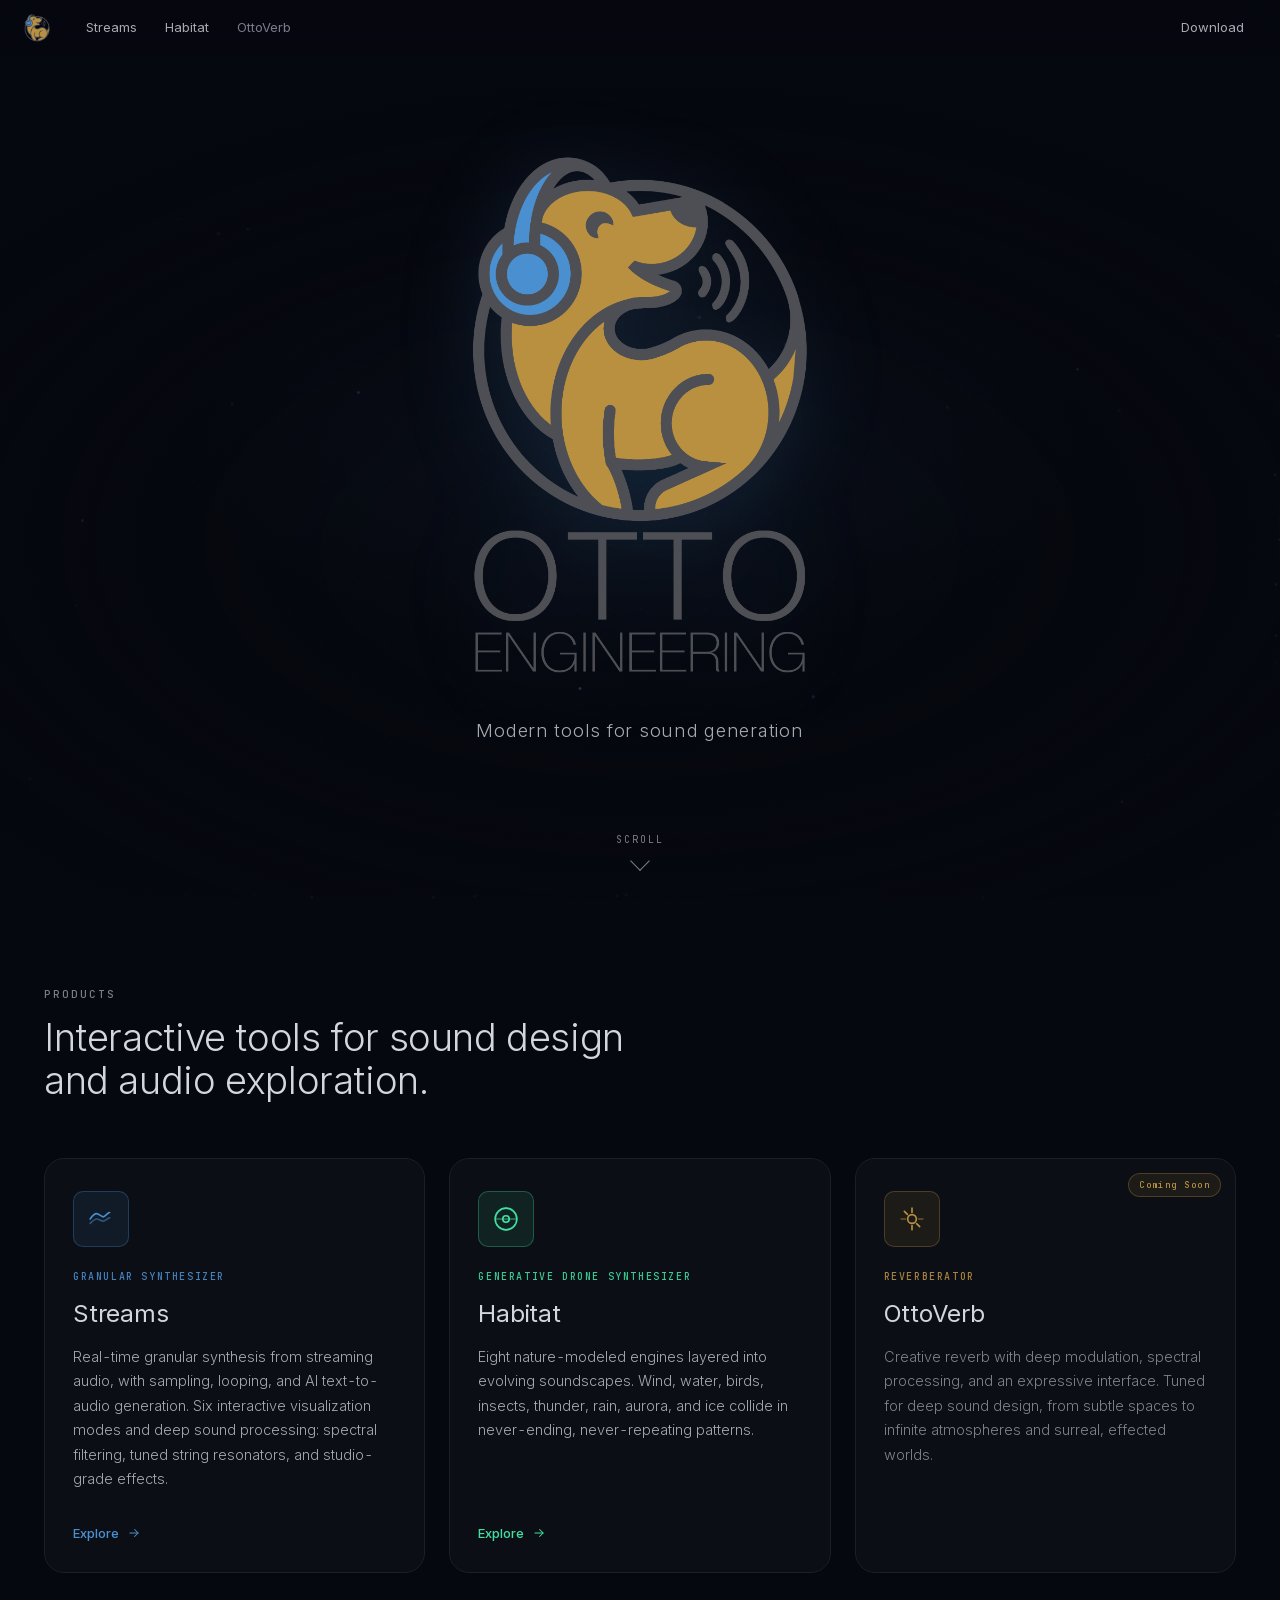
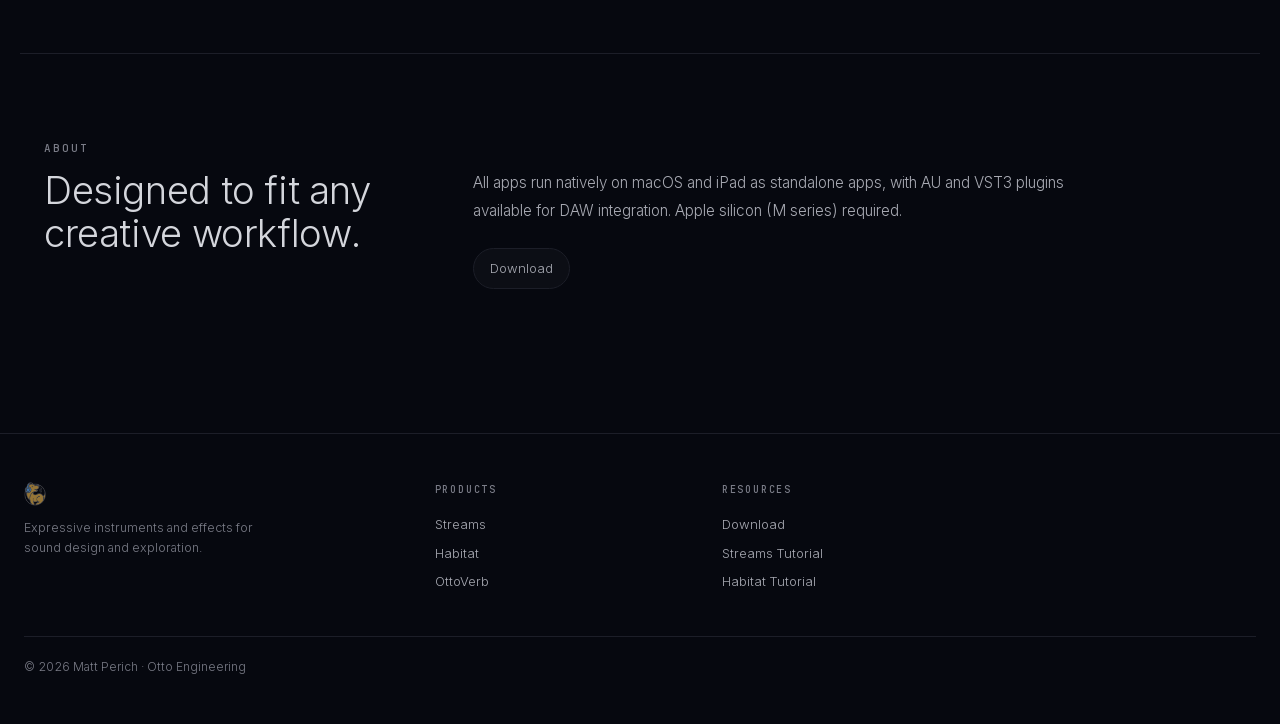
==== index.html @ 4db82e49 "Route code access through download.html only; drop open-source framing Remove every github.com link " ====
<!doctype html>
<html lang="en">
    <head>
        <meta charset="UTF-8" />
        <meta name="viewport" content="width=device-width, initial-scale=1.0" />
        <title>Otto Engineering — Instruments & Effects</title>
        <meta
            name="description"
            content="Otto Engineering creates expressive instruments and effects for macOS, iPad, AU, and VST3. Explore Streams, Habitat, and OttoVerb."
        />
        <link rel="icon" type="image/svg+xml" href="otto-favicon.svg" />
        <meta name="theme-color" content="#06080f" />
        <link rel="canonical" href="https://ottoengineering.xyz/" />
        <meta property="og:type" content="website" />
        <meta property="og:url" content="https://ottoengineering.xyz/" />
        <meta property="og:site_name" content="Otto Engineering" />
        <meta
            property="og:title"
            content="Otto Engineering — Instruments & Effects"
        />
        <meta
            property="og:description"
            content="Otto Engineering creates expressive instruments and effects for macOS, iPad, AU, and VST3. Explore Streams, Habitat, and OttoVerb."
        />
        <meta property="og:image" content="https://ottoengineering.xyz/otto-logo.png" />
        <meta name="twitter:card" content="summary_large_image" />
        <meta
            name="twitter:title"
            content="Otto Engineering — Instruments & Effects"
        />
        <meta
            name="twitter:description"
            content="Otto Engineering creates expressive instruments and effects for macOS, iPad, AU, and VST3."
        />
        <meta name="twitter:image" content="https://ottoengineering.xyz/otto-logo.png" />
        <link
            rel="preload"
            href="fonts/inter-latin-var.woff2"
            as="font"
            type="font/woff2"
            crossorigin
        />
        <link rel="stylesheet" href="fonts.css" />
        <link rel="stylesheet" href="shared.css" />
        <style>
            /* ── Hero ─────────────────────────────────────────────── */

            .hero {
                position: relative;
                min-height: 100vh;
                min-height: 100dvh;
                display: flex;
                flex-direction: column;
                align-items: center;
                justify-content: center;
                overflow: hidden;
            }

            .hero-canvas {
                position: absolute;
                inset: 0;
                width: 100%;
                height: 100%;
                z-index: 0;
                opacity: 0;
                transition: opacity var(--dur-slow) var(--ease-out);
            }
            .hero-canvas.loaded {
                opacity: 1;
            }

            .hero-overlay {
                position: absolute;
                inset: 0;
                background:
                    radial-gradient(
                        ellipse 90% 70% at 50% 60%,
                        transparent 0%,
                        var(--bg) 75%
                    ),
                    radial-gradient(
                        ellipse 60% 40% at 50% 50%,
                        rgba(74, 144, 209, 0.08) 0%,
                        transparent 60%
                    );
                z-index: 1;
                pointer-events: none;
            }

            .hero-content {
                position: relative;
                z-index: 2;
                text-align: center;
                padding: 0 var(--space-6);
                max-width: 800px;
                animation: hero-rise 1.1s var(--ease-out) 0.1s both;
            }

            @keyframes hero-rise {
                from {
                    opacity: 0;
                    transform: translateY(16px);
                }
                to {
                    opacity: 1;
                    transform: translateY(0);
                }
            }

            .hero-title {
                margin: 0 0 var(--space-8);
                font: inherit;
                line-height: 0;
            }

            .hero-logo {
                max-width: 340px;
                width: 100%;
                height: auto;
                filter: drop-shadow(0 10px 40px rgba(74, 144, 209, 0.15));
            }

            .hero-sub {
                font-size: clamp(1rem, 1.8vw, 1.15rem);
                color: var(--text-body);
                font-weight: 300;
                letter-spacing: 0.04em;
                line-height: 1.7;
            }

            /* ── Apps section ─────────────────────────────────────── */

            .apps-section {
                padding-top: var(--space-20);
            }

            .apps-header {
                display: flex;
                align-items: flex-end;
                justify-content: space-between;
                gap: var(--space-6);
                margin-bottom: var(--space-10);
                flex-wrap: wrap;
            }

            .apps-header .intro {
                max-width: 640px;
            }

            /* ── App Cards ───────────────────────────────────────────── */

            .apps-grid {
                display: grid;
                grid-template-columns: repeat(3, 1fr);
                gap: var(--space-6);
            }

            .app-card {
                position: relative;
                background: var(--surface);
                border: 1px solid var(--border);
                border-radius: var(--radius-xl);
                padding: 32px 28px 28px;
                display: flex;
                flex-direction: column;
                transition:
                    border-color var(--dur-med) var(--ease-standard),
                    transform var(--dur-med) var(--ease-spring),
                    box-shadow var(--dur-med) var(--ease-standard),
                    background var(--dur-med) var(--ease-standard);
                overflow: hidden;
                text-decoration: none;
                isolation: isolate;
                --card-accent: var(--accent);
                --card-accent-dim: var(--accent-glow);
                --card-accent-soft: var(--accent-soft);
            }

            .app-card.streams {
                --card-accent: var(--streams);
                --card-accent-dim: var(--streams-dim);
                --card-accent-soft: var(--streams-soft);
            }
            .app-card.habitat {
                --card-accent: var(--habitat);
                --card-accent-dim: var(--habitat-dim);
                --card-accent-soft: var(--habitat-soft);
            }
            .app-card.ottoverb {
                --card-accent: var(--ottoverb);
                --card-accent-dim: var(--ottoverb-dim);
                --card-accent-soft: var(--ottoverb-soft);
            }

            /* Gradient accent bar on top, animates from center */
            .app-card::before {
                content: "";
                position: absolute;
                top: 0;
                left: 50%;
                width: 0;
                height: 2px;
                background: linear-gradient(
                    90deg,
                    transparent,
                    var(--card-accent),
                    transparent
                );
                transform: translateX(-50%);
                transition: width var(--dur-slow) var(--ease-out);
                z-index: 2;
            }

            /* Accent glow wash in upper corner, activates on hover */
            .app-card::after {
                content: "";
                position: absolute;
                top: -40%;
                right: -30%;
                width: 260px;
                height: 260px;
                background: radial-gradient(
                    circle,
                    var(--card-accent-dim) 0%,
                    transparent 70%
                );
                opacity: 0;
                transition: opacity var(--dur-slow) var(--ease-standard);
                pointer-events: none;
                z-index: 0;
            }

            .app-card > * {
                position: relative;
                z-index: 1;
            }

            .app-card,
            .app-card:hover,
            .app-card:focus-visible {
                text-decoration: none;
            }

            .app-card:hover,
            .app-card:focus-visible {
                transform: translateY(-6px);
                border-color: var(--card-accent-dim);
                background: var(--surface-raised);
                box-shadow:
                    0 20px 50px rgba(0, 0, 0, 0.45),
                    0 0 40px var(--card-accent-dim);
            }

            .app-card:hover::before,
            .app-card:focus-visible::before {
                width: 100%;
            }

            .app-card:hover::after,
            .app-card:focus-visible::after {
                opacity: 1;
            }

            .app-icon {
                width: 56px;
                height: 56px;
                border-radius: var(--radius-md);
                display: flex;
                align-items: center;
                justify-content: center;
                margin-bottom: 22px;
                background: var(--card-accent-soft);
                color: var(--card-accent);
                border: 1px solid var(--card-accent-dim);
                transition: transform var(--dur-med) var(--ease-spring);
            }

            .app-card:hover .app-icon,
            .app-card:focus-visible .app-icon {
                transform: rotate(-6deg) scale(1.05);
            }

            .app-type {
                font-family: "JetBrains Mono", monospace;
                font-size: 10px;
                font-weight: 500;
                letter-spacing: 0.16em;
                text-transform: uppercase;
                color: var(--card-accent);
                margin-bottom: 10px;
                opacity: 0.9;
            }

            .app-card h3 {
                font-size: 1.5rem;
                font-weight: 400;
                color: var(--text-heading);
                margin-bottom: 12px;
                letter-spacing: -0.01em;
            }

            .app-card .app-desc {
                font-size: 0.9rem;
                color: var(--text-body);
                line-height: 1.7;
                flex: 1;
                margin-bottom: 24px;
            }

            .app-card .app-link {
                display: inline-flex;
                align-items: center;
                gap: 8px;
                font-size: 13px;
                font-weight: 500;
                color: var(--card-accent);
                text-decoration: none;
                margin-top: auto;
                padding-top: 6px;
                border-top: 1px solid transparent;
                transition: border-color var(--dur-med) var(--ease-standard);
            }

            .app-link .word {
                transition: letter-spacing var(--dur-med) var(--ease-standard);
            }
            .app-link .arrow {
                transition: transform var(--dur-med) var(--ease-spring);
                display: inline-flex;
            }

            .app-card:hover .app-link .arrow,
            .app-card:focus-visible .app-link .arrow {
                transform: translateX(4px);
            }

            .app-card:hover .app-link,
            .app-card:focus-visible .app-link {
                border-top-color: var(--card-accent-dim);
            }

            .app-link svg {
                width: 14px;
                height: 14px;
                stroke: currentColor;
            }

            /* Coming soon ribbon */
            .app-card.ottoverb {
                cursor: default;
            }
            .app-card.ottoverb .app-desc {
                opacity: 0.75;
            }

            .app-card .soon-badge {
                position: absolute;
                top: 14px;
                right: 14px;
                font-family: "JetBrains Mono", monospace;
                font-size: 9px;
                font-weight: 500;
                letter-spacing: 0.16em;
                color: var(--card-accent);
                background: var(--card-accent-soft);
                border: 1px solid var(--card-accent-dim);
                padding: 4px 10px;
                border-radius: var(--radius-pill);
                z-index: 3;
            }

            /* ── About Section ───────────────────────────────────────── */

            .about-wrap {
                display: grid;
                grid-template-columns: 1fr 2fr;
                gap: var(--space-12);
                align-items: start;
            }

            .about-text {
                font-size: 0.95rem;
                color: var(--text-body);
                line-height: 1.8;
                max-width: 640px;
            }

            .about-text p + p {
                margin-top: 14px;
            }

            .about-links {
                display: flex;
                gap: var(--space-3);
                margin-top: var(--space-6);
                flex-wrap: wrap;
            }

            .pill-link {
                display: inline-flex;
                align-items: center;
                gap: 8px;
                padding: 9px 16px;
                font-size: 13px;
                color: var(--text-body);
                background: var(--surface);
                border: 1px solid var(--border);
                border-radius: var(--radius-pill);
                text-decoration: none;
                transition: color var(--dur-fast) var(--ease-standard),
                            border-color var(--dur-fast) var(--ease-standard),
                            background var(--dur-fast) var(--ease-standard),
                            transform var(--dur-fast) var(--ease-standard);
            }

            .pill-link:hover {
                color: var(--text-strong);
                border-color: var(--border-strong);
                background: var(--surface-raised);
                transform: translateY(-1px);
                text-decoration: none;
            }

            .pill-link svg {
                width: 14px;
                height: 14px;
                fill: currentColor;
            }

            /* ── Responsive ──────────────────────────────────────────── */

            @media (max-width: 1024px) {
                .apps-grid {
                    grid-template-columns: repeat(2, 1fr);
                }
                .about-wrap {
                    grid-template-columns: 1fr;
                    gap: var(--space-6);
                }
            }

            @media (max-width: 640px) {
                .apps-grid {
                    grid-template-columns: 1fr;
                    max-width: 460px;
                    margin-left: auto;
                    margin-right: auto;
                }
                .apps-header {
                    flex-direction: column;
                    align-items: flex-start;
                }
                .hero-logo {
                    max-width: 240px;
                }
            }
        </style>
    </head>
    <body>
        <a href="#main" class="skip-link">Skip to content</a>

        <nav class="site-nav" aria-label="Primary">
            <a href="index.html" class="logo" aria-label="Otto Engineering home"
                ><img src="otto-logo.png" alt=""
            /></a>
            <div class="nav-links">
                <a href="streams.html">Streams</a>
                <a href="habitat.html">Habitat</a>
                <a href="#" tabindex="-1" aria-disabled="true">OttoVerb</a>
            </div>
            <div class="nav-right">
                <a href="download.html">Download</a>
            </div>
        </nav>

        <main id="main">
            <!-- ═══════ HERO ═══════ -->
            <div class="hero">
                <canvas
                    class="hero-canvas"
                    id="heroCanvas"
                    aria-hidden="true"
                ></canvas>
                <div class="hero-overlay"></div>
                <div class="hero-content">
                    <h1 class="hero-title">
                        <img
                            src="otto-logo-text.png"
                            alt="Otto Engineering"
                            class="hero-logo"
                        />
                    </h1>
                    <p class="hero-sub">Modern tools for sound generation</p>
                </div>
                <button
                    class="canvas-pause"
                    id="heroPause"
                    aria-label="Pause background animation"
                >
                    <svg viewBox="0 0 24 24" aria-hidden="true">
                        <rect x="6" y="5" width="4" height="14" />
                        <rect x="14" y="5" width="4" height="14" />
                    </svg>
                </button>
                <div class="scroll-indicator">
                    <span>Scroll</span>
                    <span class="chevron" aria-hidden="true"></span>
                </div>
            </div>

            <!-- ═══════ APPS ═══════ -->
            <section id="apps" class="apps-section cv-auto">
                <div class="apps-header reveal">
                    <div class="intro">
                        <span class="eyebrow">Products</span>
                        <h2 class="section-title">
                            Interactive tools for sound design and audio
                            exploration.
                        </h2>
                    </div>
                </div>

                <div class="apps-grid reveal reveal-stagger">
                    <a class="app-card streams" href="streams.html">
                        <div class="app-icon" aria-hidden="true">
                            <svg
                                width="26"
                                height="26"
                                viewBox="0 0 24 24"
                                fill="none"
                                stroke="currentColor"
                                stroke-width="1.5"
                                stroke-linecap="round"
                            >
                                <path d="M2 12c2-3 4-5 6-5s4 3 6 3 4-4 6-4" />
                                <path
                                    d="M2 16c2-2 4-4 6-4s4 2 6 2 4-3 6-3"
                                    opacity="0.5"
                                />
                            </svg>
                        </div>
                        <div class="app-type">Granular Synthesizer</div>
                        <h3>Streams</h3>
                        <p class="app-desc">
                            Real-time granular synthesis from streaming audio,
                            with sampling, looping, and AI text-to-audio
                            generation. Six interactive visualization modes and
                            deep sound processing: spectral filtering, tuned
                            string resonators, and studio-grade effects.
                        </p>
                        <span class="app-link">
                            <span class="word">Explore</span>
                            <span class="arrow" aria-hidden="true"
                                ><svg
                                    viewBox="0 0 24 24"
                                    fill="none"
                                    stroke="currentColor"
                                    stroke-width="1.75"
                                    stroke-linecap="round"
                                    stroke-linejoin="round"
                                >
                                    <line x1="5" y1="12" x2="19" y2="12" />
                                    <polyline points="13 6 19 12 13 18" /></svg
                            ></span>
                        </span>
                    </a>

                    <a class="app-card habitat" href="habitat.html">
                        <div class="app-icon" aria-hidden="true">
                            <svg
                                width="26"
                                height="26"
                                viewBox="0 0 24 24"
                                fill="none"
                                stroke="currentColor"
                                stroke-width="1.5"
                                stroke-linecap="round"
                            >
                                <circle cx="12" cy="12" r="3" />
                                <path d="M12 2a10 10 0 0 1 0 20" />
                                <path d="M12 2a10 10 0 0 0 0 20" />
                                <path d="M2 12h20" opacity="0.5" />
                            </svg>
                        </div>
                        <div class="app-type">Generative Drone Synthesizer</div>
                        <h3>Habitat</h3>
                        <p class="app-desc">
                            Eight nature-modeled engines layered into evolving
                            soundscapes. Wind, water, birds, insects, thunder,
                            rain, aurora, and ice collide in never-ending,
                            never-repeating patterns.
                        </p>
                        <span class="app-link">
                            <span class="word">Explore</span>
                            <span class="arrow" aria-hidden="true"
                                ><svg
                                    viewBox="0 0 24 24"
                                    fill="none"
                                    stroke="currentColor"
                                    stroke-width="1.75"
                                    stroke-linecap="round"
                                    stroke-linejoin="round"
                                >
                                    <line x1="5" y1="12" x2="19" y2="12" />
                                    <polyline points="13 6 19 12 13 18" /></svg
                            ></span>
                        </span>
                    </a>

                    <div class="app-card ottoverb">
                        <span class="soon-badge">Coming Soon</span>
                        <div class="app-icon" aria-hidden="true">
                            <svg
                                width="26"
                                height="26"
                                viewBox="0 0 24 24"
                                fill="none"
                                stroke="currentColor"
                                stroke-width="1.5"
                                stroke-linecap="round"
                            >
                                <path d="M12 2v4M12 18v4" />
                                <path
                                    d="M4.93 4.93l2.83 2.83M16.24 16.24l2.83 2.83"
                                />
                                <path d="M2 12h4M18 12h4" opacity="0.5" />
                                <circle cx="12" cy="12" r="4" />
                            </svg>
                        </div>
                        <div class="app-type">Reverberator</div>
                        <h3>OttoVerb</h3>
                        <p class="app-desc">
                            Creative reverb with deep modulation, spectral
                            processing, and an expressive interface. Tuned for
                            deep sound design, from subtle spaces to infinite
                            atmospheres and surreal, effected worlds.
                        </p>
                    </div>
                </div>
            </section>

            <!-- ═══════ ABOUT ═══════ -->
            <section
                id="about"
                class="cv-auto"
                style="border-top: 1px solid var(--border)"
            >
                <div class="reveal">
                    <span class="eyebrow">About</span>
                    <div class="about-wrap">
                        <h2 class="section-title">
                            Designed to fit any creative workflow.
                        </h2>
                        <div>
                            <div class="about-text">
                                <p>
                                    All apps run natively on macOS and iPad as
                                    standalone apps, with AU and VST3 plugins
                                    available for DAW integration. Apple silicon
                                    (M series) required.
                                </p>
                            </div>
                            <div class="about-links">
                                <a href="download.html" class="pill-link"
                                    >Download</a
                                >
                            </div>
                        </div>
                    </div>
                </div>
            </section>
        </main>

        <!-- ═══════ FOOTER ═══════ -->
        <footer class="site-footer">
            <div class="footer-inner">
                <div class="footer-brand">
                    <img src="otto-logo.png" alt="Otto Engineering" loading="lazy" />
                    <p>
                        Expressive instruments and effects for sound design and
                        exploration.
                    </p>
                </div>
                <div class="footer-col">
                    <h4>Products</h4>
                    <a href="streams.html">Streams</a>
                    <a href="habitat.html">Habitat</a>
                    <a href="#" tabindex="-1" aria-disabled="true">OttoVerb</a>
                </div>
                <div class="footer-col">
                    <h4>Resources</h4>
                    <a href="download.html">Download</a>
                    <a href="streams-tutorial.html">Streams Tutorial</a>
                    <a href="habitat-tutorial.html">Habitat Tutorial</a>
                </div>
            </div>
            <div class="footer-bottom">
                <span
                    >&copy; <span id="year"></span> Matt Perich &middot; Otto
                    Engineering</span
                >
            </div>
        </footer>

        <!-- ═══════ SCRIPTS ═══════ -->
        <script>
            // ── Year stamp ──
            document.getElementById("year").textContent =
                new Date().getFullYear();

            // ── Reduced motion preference ──
            const prefersReducedMotion = window.matchMedia(
                "(prefers-reduced-motion: reduce)",
            );

            // ── Nav scroll state ──
            (function () {
                const nav = document.querySelector(".site-nav");
                const scrollInd = document.querySelector(".scroll-indicator");
                if (scrollInd) {
                    scrollInd.addEventListener("animationend", () => {
                        scrollInd.style.animation = "none";
                    }, { once: true });
                }
                const onScroll = () => {
                    const y = window.scrollY;
                    if (nav) nav.classList.toggle("scrolled", y > 4);
                    if (y > 4) document.body.classList.add("has-scrolled");
                    if (scrollInd) {
                        if (y > 0 && scrollInd.style.animation !== "none") {
                            scrollInd.style.animation = "none";
                        }
                        const p = Math.min(1, Math.max(0, y / 220));
                        scrollInd.style.opacity = String(1 - p);
                    }
                };
                onScroll();
                window.addEventListener("scroll", onScroll, { passive: true });
            })();

            // ── Hero particle canvas ──
            (function () {
                const canvas = document.getElementById("heroCanvas");
                if (!canvas) return;
                const ctx = canvas.getContext("2d");
                const dpr = Math.min(window.devicePixelRatio || 1, 2);
                let W,
                    H,
                    paused = false,
                    rafId = null,
                    firstFrame = true;

                function resize() {
                    const r = canvas.getBoundingClientRect();
                    W = r.width;
                    H = r.height;
                    canvas.width = W * dpr;
                    canvas.height = H * dpr;
                    ctx.setTransform(dpr, 0, 0, dpr, 0, 0);
                }
                resize();
                window.addEventListener("resize", resize);

                const N = 80;
                const px = [],
                    py = [],
                    vx = [],
                    vy = [],
                    pa = [];
                for (let i = 0; i < N; i++) {
                    px[i] = Math.random() * 2000;
                    py[i] = Math.random() * 2000;
                    vx[i] = (Math.random() - 0.5) * 0.3;
                    vy[i] = (Math.random() - 0.5) * 0.3;
                    pa[i] = Math.random() * 0.4 + 0.05;
                }

                let mx = -1000,
                    my = -1000;
                canvas.addEventListener("mousemove", (e) => {
                    const r = canvas.getBoundingClientRect();
                    mx = e.clientX - r.left;
                    my = e.clientY - r.top;
                });
                canvas.addEventListener("mouseleave", () => {
                    mx = -1000;
                    my = -1000;
                });

                function drawStatic() {
                    ctx.clearRect(0, 0, W, H);
                    for (let i = 0; i < N; i++) {
                        ctx.beginPath();
                        ctx.arc(px[i], py[i], 1.5, 0, Math.PI * 2);
                        ctx.fillStyle = `rgba(74, 144, 209, ${pa[i]})`;
                        ctx.fill();
                    }
                    canvas.classList.add("loaded");
                }

                function frame() {
                    ctx.clearRect(0, 0, W, H);
                    for (let i = 0; i < N; i++) {
                        px[i] += vx[i];
                        py[i] += vy[i];
                        if (px[i] < 0 || px[i] > W) vx[i] *= -1;
                        if (py[i] < 0 || py[i] > H) vy[i] *= -1;
                        px[i] = Math.max(0, Math.min(W, px[i]));
                        py[i] = Math.max(0, Math.min(H, py[i]));

                        const dmx = px[i] - mx,
                            dmy = py[i] - my;
                        const dm = Math.sqrt(dmx * dmx + dmy * dmy);
                        if (dm < 150) {
                            const f = (1 - dm / 150) * 0.02;
                            vx[i] += dmx * f;
                            vy[i] += dmy * f;
                        }

                        const sp = Math.sqrt(vx[i] * vx[i] + vy[i] * vy[i]);
                        if (sp > 1.5) {
                            vx[i] *= 1.5 / sp;
                            vy[i] *= 1.5 / sp;
                        }
                    }

                    ctx.lineWidth = 0.5;
                    for (let i = 0; i < N; i++) {
                        for (let j = i + 1; j < N; j++) {
                            const dx = px[i] - px[j],
                                dy = py[i] - py[j];
                            const d2 = dx * dx + dy * dy;
                            if (d2 < 19600) {
                                const d = Math.sqrt(d2);
                                ctx.beginPath();
                                ctx.moveTo(px[i], py[i]);
                                ctx.lineTo(px[j], py[j]);
                                ctx.strokeStyle = `rgba(74,144,209,${((1 - d / 140) * 0.08).toFixed(3)})`;
                                ctx.stroke();
                            }
                        }
                    }

                    for (let i = 0; i < N; i++) {
                        ctx.beginPath();
                        ctx.arc(px[i], py[i], 1.5, 0, Math.PI * 2);
                        ctx.fillStyle = `rgba(74, 144, 209, ${pa[i]})`;
                        ctx.fill();
                    }

                    if (firstFrame) {
                        firstFrame = false;
                        canvas.classList.add("loaded");
                    }

                    if (!paused) rafId = requestAnimationFrame(frame);
                }

                function start() {
                    if (paused || rafId) return;
                    rafId = requestAnimationFrame(frame);
                }
                function stop() {
                    if (rafId) {
                        cancelAnimationFrame(rafId);
                        rafId = null;
                    }
                }

                // Respect reduced motion — render once, don't loop
                if (prefersReducedMotion.matches) {
                    drawStatic();
                    paused = true;
                } else {
                    start();
                }

                // Pause on page hidden, resume on visible
                document.addEventListener("visibilitychange", () => {
                    if (document.hidden) stop();
                    else if (!paused) start();
                });

                // Pause button
                const btn = document.getElementById("heroPause");
                if (btn) {
                    const playIcon =
                        '<svg viewBox="0 0 24 24" aria-hidden="true"><polygon points="6,4 20,12 6,20"/></svg>';
                    const pauseIcon =
                        '<svg viewBox="0 0 24 24" aria-hidden="true"><rect x="6" y="5" width="4" height="14"/><rect x="14" y="5" width="4" height="14"/></svg>';
                    btn.addEventListener("click", () => {
                        paused = !paused;
                        if (paused) {
                            stop();
                            btn.innerHTML = playIcon;
                            btn.setAttribute(
                                "aria-label",
                                "Play background animation",
                            );
                        } else {
                            start();
                            btn.innerHTML = pauseIcon;
                            btn.setAttribute(
                                "aria-label",
                                "Pause background animation",
                            );
                        }
                    });
                }
            })();

            // ── Scroll reveal ──
            (function () {
                const obs = new IntersectionObserver(
                    (entries) => {
                        entries.forEach((e) => {
                            if (e.isIntersecting) {
                                e.target.classList.add("visible");
                                obs.unobserve(e.target);
                            }
                        });
                    },
                    { threshold: 0.12, rootMargin: "0px 0px -40px 0px" },
                );
                document
                    .querySelectorAll(".reveal")
                    .forEach((el) => obs.observe(el));
            })();
        </script>
    </body>
</html>
---- fonts.css ----
/* Self-hosted font subsets (latin). Variable fonts — one file per family. */

@font-face {
  font-family: 'Inter';
  font-style: normal;
  font-weight: 300 700;
  font-display: swap;
  src: url('fonts/inter-latin-var.woff2') format('woff2');
  unicode-range: U+0000-00FF, U+0131, U+0152-0153, U+02BB-02BC, U+02C6, U+02DA, U+02DC, U+0304, U+0308, U+0329, U+2000-206F, U+20AC, U+2122, U+2191, U+2193, U+2212, U+2215, U+FEFF, U+FFFD;
}

@font-face {
  font-family: 'JetBrains Mono';
  font-style: normal;
  font-weight: 400 500;
  font-display: swap;
  src: url('fonts/jetbrainsmono-latin-var.woff2') format('woff2');
  unicode-range: U+0000-00FF, U+0131, U+0152-0153, U+02BB-02BC, U+02C6, U+02DA, U+02DC, U+0304, U+0308, U+0329, U+2000-206F, U+20AC, U+2122, U+2191, U+2193, U+2212, U+2215, U+FEFF, U+FFFD;
}
---- shared.css ----
/* ═══════════════════════════════════════════════════════════
   Otto Engineering — Shared Design System
   ═══════════════════════════════════════════════════════════ */

*, *::before, *::after { margin: 0; padding: 0; box-sizing: border-box; }

:root {
  /* Surfaces & background */
  --bg:             #06080f;
  --surface:        #0c0e15;
  --surface-raised: #11131c;
  --surface2:       #12141c;
  --border:         #1c1e28;
  --border-strong:  #2a2d3a;
  --border-focus:   #6ea8dc;

  /* Text — tuned for WCAG AA against --bg */
  --text-strong:   #eef0f5;   /* hero text, marquee numbers */
  --text-heading:  #d4d6dc;   /* h1–h4 */
  --text-body:     #a8aab3;   /* paragraphs, nav */
  --text:          #969aa3;   /* secondary text (AA on --bg) */
  --text-dim:      #7a7c87;   /* metadata, captions (AA on --bg) */

  /* Brand accents (preserved) */
  --accent:        #4a90d1;
  --accent-glow:   rgba(74, 144, 209, 0.28);
  --accent-soft:   rgba(74, 144, 209, 0.10);
  --teal:          #1a9e9e;
  --teal-glow:     rgba(26, 158, 158, 0.22);
  --warm:          #c8864a;
  --warm-glow:     rgba(200, 134, 74, 0.18);
  --amber:         #b89040;
  --amber-glow:    rgba(184, 144, 64, 0.18);
  --red:           #c84646;
  --red-glow:      rgba(200, 70, 70, 0.18);

  /* Per-app accents (consumed by pages) */
  --streams:       #4a90d1;
  --streams-dim:   rgba(74, 144, 209, 0.30);
  --streams-soft:  rgba(74, 144, 209, 0.10);
  --habitat:       #40e0a0;
  --habitat-dim:   rgba(64, 224, 160, 0.30);
  --habitat-soft:  rgba(64, 224, 160, 0.10);
  --ottoverb:      #b89040;
  --ottoverb-dim:  rgba(184, 144, 64, 0.30);
  --ottoverb-soft: rgba(184, 144, 64, 0.10);

  /* Spacing scale */
  --space-1:   4px;
  --space-2:   8px;
  --space-3:  12px;
  --space-4:  16px;
  --space-5:  20px;
  --space-6:  24px;
  --space-8:  32px;
  --space-10: 40px;
  --space-12: 48px;
  --space-16: 64px;
  --space-20: 80px;
  --space-24: 96px;
  --space-32: 128px;

  /* Radius */
  --radius-sm: 6px;
  --radius-md: 10px;
  --radius-lg: 14px;
  --radius-xl: 20px;
  --radius-pill: 999px;

  /* Shadows */
  --shadow-sm: 0 1px 2px rgba(0, 0, 0, 0.35);
  --shadow-lg: 0 12px 36px rgba(0, 0, 0, 0.55);

  /* Motion */
  --ease-standard: cubic-bezier(0.16, 1, 0.3, 1);
  --ease-spring:   cubic-bezier(0.34, 1.56, 0.64, 1);
  --ease-out:      cubic-bezier(0.22, 1, 0.36, 1);
  --ease-in-out:   cubic-bezier(0.65, 0, 0.35, 1);
  --dur-fast:   180ms;
  --dur-med:    320ms;
  --dur-slow:   560ms;

  /* Typography scale */
  --fs-xs:   clamp(0.72rem, 0.70rem + 0.1vw, 0.78rem);
  --fs-sm:   clamp(0.82rem, 0.78rem + 0.2vw, 0.92rem);
  --fs-base: clamp(0.95rem, 0.90rem + 0.25vw, 1.05rem);
  --fs-2xl:  clamp(1.6rem, 1.30rem + 1.5vw, 2.4rem);
  --fs-4xl:  clamp(3rem, 2.20rem + 4vw, 6rem);

  /* Layout */
  --container-max: 1240px;
}

html {
  color-scheme: dark;
  scroll-behavior: smooth;
  -webkit-font-smoothing: antialiased;
  text-rendering: optimizeLegibility;
}

body {
  font-family: 'Inter', -apple-system, BlinkMacSystemFont, sans-serif;
  font-feature-settings: "ss01", "cv11", "tnum";
  background: var(--bg);
  color: var(--text-body);
  line-height: 1.6;
  font-weight: 300;
  overflow-x: hidden;
  min-height: 100vh;
}

/* Subtle texture — faint grid of dots that sits beneath content,
   adds just enough surface texture to avoid feeling flat. */
body::before {
  content: "";
  position: fixed;
  inset: 0;
  background-image: radial-gradient(circle at 1px 1px, rgba(255, 255, 255, 0.015) 1px, transparent 0);
  background-size: 32px 32px;
  pointer-events: none;
  z-index: 0;
}

::selection {
  background: var(--accent-glow);
  color: var(--text-strong);
}

a {
  color: var(--accent);
  text-decoration: none;
  transition: color var(--dur-fast) var(--ease-standard);
}
@media (hover: hover) {
  a:hover { text-decoration: underline; }
}

:focus { outline: none; }
:focus-visible {
  outline: 2px solid var(--border-focus);
  outline-offset: 3px;
  border-radius: 4px;
}

img, svg { display: block; max-width: 100%; }

button {
  appearance: none;
  -webkit-appearance: none;
  background: none;
  border: 0;
  color: inherit;
  font: inherit;
  padding: 0;
  cursor: pointer;
}

/* ── Skip link ───────────────────────────────────────────── */

.skip-link {
  position: fixed;
  top: -100px;
  left: 16px;
  z-index: 200;
  padding: 10px 18px;
  background: var(--surface-raised);
  color: var(--text-strong);
  border: 1px solid var(--border-strong);
  border-radius: var(--radius-md);
  font-size: var(--fs-sm);
  transition: top var(--dur-fast) var(--ease-standard);
  text-decoration: none;
}
.skip-link:focus-visible {
  top: 12px;
  text-decoration: none;
}

/* ── Site Nav ────────────────────────────────────────────── */

.site-nav {
  position: fixed;
  top: 0; left: 0; right: 0;
  height: 56px;
  z-index: 100;
  background: rgba(6, 8, 15, 0.72);
  backdrop-filter: blur(16px) saturate(1.4);
  -webkit-backdrop-filter: blur(16px) saturate(1.4);
  border-bottom: 1px solid transparent;
  padding: 0 24px;
  display: flex;
  align-items: center;
  gap: 24px;
  transition: background var(--dur-med) var(--ease-standard),
              border-color var(--dur-med) var(--ease-standard);
}

.site-nav.scrolled {
  background: rgba(6, 8, 15, 0.88);
  border-bottom-color: var(--border);
}

.site-nav .logo {
  display: flex;
  align-items: center;
  flex-shrink: 0;
  text-decoration: none;
  transition: filter var(--dur-med) var(--ease-standard),
              transform var(--dur-med) var(--ease-spring);
}

.site-nav .logo img {
  height: 28px;
  width: auto;
}

.site-nav .logo:hover {
  filter: drop-shadow(0 0 14px var(--accent-glow));
  transform: scale(1.04);
}

.site-nav .nav-links {
  display: flex;
  align-items: center;
  gap: 4px;
}

.site-nav .nav-links a,
.site-nav .nav-right a {
  font-size: 13px;
  font-weight: 400;
  color: var(--text-body);
  text-decoration: none;
  padding: 8px 12px;
  border-radius: var(--radius-sm);
  position: relative;
  transition: color var(--dur-fast) var(--ease-standard),
              background var(--dur-fast) var(--ease-standard);
}

.site-nav .nav-links a:hover,
.site-nav .nav-right a:hover {
  color: var(--text-strong);
  background: rgba(255, 255, 255, 0.03);
  text-decoration: none;
}

.site-nav .nav-links a.active,
.site-nav .nav-right a.active {
  color: var(--text-strong);
}

.site-nav .nav-links a.active::after,
.site-nav .nav-right a.active::after {
  content: "";
  position: absolute;
  left: 12px;
  right: 12px;
  bottom: 2px;
  height: 1px;
  background: currentColor;
  opacity: 0.4;
}

.site-nav a[aria-disabled="true"],
.site-footer a[aria-disabled="true"] {
  color: var(--text-dim);
  pointer-events: none;
  cursor: default;
}

.site-nav .nav-right {
  display: flex;
  align-items: center;
  gap: 4px;
  margin-left: auto;
}

/* ── Section Layout ──────────────────────────────────────── */

section {
  padding: var(--space-24) var(--space-6);
  max-width: var(--container-max);
  margin: 0 auto;
  position: relative;
  z-index: 1;
}

.section-title {
  font-size: var(--fs-2xl);
  font-weight: 300;
  color: var(--text-heading);
  letter-spacing: -0.01em;
  margin-bottom: var(--space-4);
  line-height: 1.12;
}

.section-desc {
  font-size: var(--fs-base);
  color: var(--text-body);
  max-width: 640px;
  line-height: 1.7;
  font-weight: 300;
}

/* Eyebrow / kicker above section titles */
.eyebrow {
  font-family: 'JetBrains Mono', monospace;
  font-size: 11px;
  font-weight: 500;
  letter-spacing: 0.18em;
  text-transform: uppercase;
  color: var(--text-dim);
  margin-bottom: var(--space-3);
  display: inline-block;
}

/* ── Buttons ─────────────────────────────────────────────── */

.btn-primary,
.btn-ghost {
  display: inline-flex;
  align-items: center;
  gap: 10px;
  padding: 14px 28px;
  font-weight: 500;
  font-size: 14px;
  letter-spacing: 0.01em;
  border: none;
  border-radius: var(--radius-md);
  cursor: pointer;
  text-decoration: none;
  position: relative;
  transition: transform var(--dur-med) var(--ease-spring),
              box-shadow var(--dur-med) var(--ease-standard),
              background-position var(--dur-slow) var(--ease-standard);
  will-change: transform;
}

.btn-primary {
  color: #fff;
  background: linear-gradient(135deg, var(--accent) 0%, var(--teal) 50%, var(--accent) 100%);
  background-size: 200% 100%;
  background-position: 0% 50%;
  box-shadow: 0 6px 24px var(--accent-glow), inset 0 1px 0 rgba(255, 255, 255, 0.12);
}

.btn-primary:hover {
  transform: translateY(-2px);
  box-shadow: 0 12px 40px var(--accent-glow), inset 0 1px 0 rgba(255, 255, 255, 0.18);
  background-position: 100% 50%;
  text-decoration: none;
}

.btn-primary:active {
  transform: translateY(0) scale(0.98);
  transition-duration: 80ms;
}

.btn-primary svg {
  width: 16px;
  height: 16px;
  fill: currentColor;
  transition: transform var(--dur-fast) var(--ease-spring);
}

.btn-primary:hover svg { transform: translateX(2px); }

.btn-ghost {
  color: var(--text-heading);
  background: transparent;
  border: 1px solid var(--border-strong);
}

.btn-ghost:hover {
  color: var(--text-strong);
  border-color: var(--text-body);
  background: rgba(255, 255, 255, 0.02);
  transform: translateY(-1px);
  text-decoration: none;
}

.btn-ghost:active { transform: translateY(0) scale(0.98); }

/* ── Feature Cards ───────────────────────────────────────── */

.feature-card {
  position: relative;
  background: var(--surface);
  border: 1px solid var(--border);
  border-radius: var(--radius-lg);
  padding: 28px;
  transition: border-color var(--dur-med) var(--ease-standard),
              transform var(--dur-med) var(--ease-spring),
              box-shadow var(--dur-med) var(--ease-standard),
              background var(--dur-med) var(--ease-standard);
}

.feature-card::before {
  content: "";
  position: absolute;
  inset: 0;
  border-radius: inherit;
  padding: 1px;
  background: linear-gradient(135deg, var(--accent-soft), transparent 60%);
  -webkit-mask: linear-gradient(#000 0 0) content-box, linear-gradient(#000 0 0);
  -webkit-mask-composite: xor;
          mask-composite: exclude;
  opacity: 0;
  transition: opacity var(--dur-med) var(--ease-standard);
  pointer-events: none;
}

@media (hover: hover) {
  .feature-card:hover {
    border-color: var(--border-strong);
    transform: translateY(-6px);
    background: var(--surface-raised);
    box-shadow: var(--shadow-lg);
  }
  .feature-card:hover::before { opacity: 1; }
}

.feature-card h3 {
  font-size: 1.05rem;
  font-weight: 500;
  color: var(--text-heading);
  margin-bottom: 10px;
  letter-spacing: -0.005em;
}

.feature-card p {
  font-size: 0.90rem;
  color: var(--text-body);
  line-height: 1.65;
}

/* ── Platform / metadata tags ────────────────────────────── */

.tag {
  display: inline-flex;
  align-items: center;
  font-family: 'JetBrains Mono', monospace;
  font-size: 10px;
  font-weight: 500;
  letter-spacing: 0.12em;
  text-transform: uppercase;
  color: var(--text-dim);
  border: 1px solid var(--border);
  border-radius: var(--radius-sm);
  padding: 4px 10px;
  background: rgba(255, 255, 255, 0.02);
}

/* ── Footer ──────────────────────────────────────────────── */

.site-footer {
  position: relative;
  z-index: 1;
  border-top: 1px solid var(--border);
  padding: var(--space-12) var(--space-6);
  margin-top: var(--space-16);
}

.site-footer .footer-inner {
  max-width: var(--container-max);
  margin: 0 auto;
  display: grid;
  grid-template-columns: 1.5fr 1fr 1fr 1fr;
  gap: var(--space-10);
  align-items: start;
}

.site-footer .footer-brand {
  display: flex;
  flex-direction: column;
  align-items: flex-start;
  gap: var(--space-3);
}

.site-footer .footer-brand img {
  height: 24px;
  width: auto;
  opacity: 0.8;
}

.site-footer .footer-logo {
  display: inline-flex;
  align-items: center;
  text-decoration: none;
  transition: filter var(--dur-med) var(--ease-standard);
}

.site-footer .footer-logo img {
  height: 24px;
  width: auto;
  opacity: 0.8;
  transition: opacity var(--dur-med) var(--ease-standard);
}

.site-footer .footer-logo:hover img {
  opacity: 1;
  filter: drop-shadow(0 0 12px var(--accent-glow));
}

.site-footer .footer-brand p {
  font-size: var(--fs-xs);
  color: var(--text-dim);
  line-height: 1.6;
  max-width: 260px;
}

.site-footer .footer-col h4 {
  font-family: 'JetBrains Mono', monospace;
  font-size: 10px;
  font-weight: 500;
  letter-spacing: 0.18em;
  text-transform: uppercase;
  color: var(--text-dim);
  margin-bottom: var(--space-3);
}

.site-footer .footer-col a {
  display: block;
  font-size: 13px;
  color: var(--text-body);
  padding: 4px 0;
  text-decoration: none;
  transition: color var(--dur-fast) var(--ease-standard);
}

.site-footer .footer-col a:hover {
  color: var(--text-strong);
  text-decoration: none;
}

.site-footer .footer-bottom {
  max-width: var(--container-max);
  margin: var(--space-10) auto 0;
  padding-top: var(--space-5);
  border-top: 1px solid var(--border);
  display: flex;
  justify-content: space-between;
  align-items: center;
  font-size: 12px;
  color: var(--text-dim);
  flex-wrap: wrap;
  gap: var(--space-4);
}

.site-footer .footer-bottom a {
  color: var(--text-body);
}

.site-footer .footer-bottom a:hover { color: var(--text-strong); text-decoration: none; }

.site-footer .icon-link {
  display: inline-flex;
  align-items: center;
  justify-content: center;
  width: 32px;
  height: 32px;
  border-radius: var(--radius-md);
  border: 1px solid var(--border);
  color: var(--text-body);
  transition: color var(--dur-fast) var(--ease-standard),
              border-color var(--dur-fast) var(--ease-standard),
              background var(--dur-fast) var(--ease-standard),
              transform var(--dur-fast) var(--ease-standard);
}

.site-footer .icon-link:hover {
  color: var(--text-strong);
  border-color: var(--border-strong);
  background: rgba(255, 255, 255, 0.03);
  transform: translateY(-1px);
  text-decoration: none;
}

.site-footer .icon-link svg {
  width: 16px;
  height: 16px;
  fill: currentColor;
}

/* ── Fade-in Reveal ──────────────────────────────────────── */

.reveal {
  opacity: 0;
  transform: translateY(20px);
  transition: opacity var(--dur-slow) var(--ease-out),
              transform var(--dur-slow) var(--ease-out);
}

.reveal.visible {
  opacity: 1;
  transform: translateY(0);
}

/* Stagger children on cascading reveals. */
.reveal-stagger > * {
  opacity: 0;
  transform: translateY(20px);
  transition: opacity var(--dur-slow) var(--ease-out),
              transform var(--dur-slow) var(--ease-out);
}
.reveal-stagger.visible > *:nth-child(1) { transition-delay: 0ms;   }
.reveal-stagger.visible > *:nth-child(2) { transition-delay: 60ms;  }
.reveal-stagger.visible > *:nth-child(3) { transition-delay: 120ms; }
.reveal-stagger.visible > *:nth-child(4) { transition-delay: 180ms; }
.reveal-stagger.visible > *:nth-child(5) { transition-delay: 240ms; }
.reveal-stagger.visible > *:nth-child(6) { transition-delay: 300ms; }
.reveal-stagger.visible > *:nth-child(7) { transition-delay: 360ms; }
.reveal-stagger.visible > *:nth-child(8) { transition-delay: 420ms; }
.reveal-stagger.visible > * {
  opacity: 1;
  transform: translateY(0);
}

/* ── Scroll indicator (hero bottom chevron) ──────────────── */

.scroll-indicator {
  position: absolute;
  bottom: 32px;
  left: 50%;
  transform: translateX(-50%);
  display: flex;
  flex-direction: column;
  align-items: center;
  gap: 6px;
  color: var(--text-dim);
  font-family: 'JetBrains Mono', monospace;
  font-size: 10px;
  letter-spacing: 0.2em;
  text-transform: uppercase;
  z-index: 3;
  pointer-events: none;
  animation: scroll-fade-in 1.6s var(--ease-out) 0.6s both;
}

.scroll-indicator .chevron {
  width: 14px;
  height: 14px;
  border-right: 1px solid currentColor;
  border-bottom: 1px solid currentColor;
  transform: rotate(45deg);
  animation: scroll-bob 2.4s ease-in-out infinite;
}

@keyframes scroll-fade-in {
  from { opacity: 0; transform: translate(-50%, 10px); }
  to   { opacity: 1; transform: translate(-50%, 0); }
}

@keyframes scroll-bob {
  0%, 100% { transform: rotate(45deg) translate(0, 0); opacity: 0.5; }
  50%      { transform: rotate(45deg) translate(3px, 3px); opacity: 1; }
}

/* Opacity is driven by JS (scroll-linked inline style) for a smooth,
   finger-matched fade. See each page's nav-scroll IIFE. */

/* ── Canvas pause control ────────────────────────────────── */

.canvas-pause {
  position: absolute;
  bottom: 16px;
  right: 16px;
  width: 36px;
  height: 36px;
  border-radius: var(--radius-md);
  border: 1px solid var(--border);
  background: rgba(6, 8, 15, 0.6);
  backdrop-filter: blur(8px);
  color: var(--text-body);
  display: flex;
  align-items: center;
  justify-content: center;
  cursor: pointer;
  opacity: 0;
  visibility: hidden;
  pointer-events: none;
  transition: opacity var(--dur-med) var(--ease-standard),
              visibility 0s linear var(--dur-med),
              color var(--dur-fast) var(--ease-standard),
              transform var(--dur-fast) var(--ease-spring);
  z-index: 3;
}

.hero:hover .canvas-pause,
.canvas-pause:focus-visible {
  opacity: 0.85;
  visibility: visible;
  pointer-events: auto;
  transition-delay: 0s;
}

.canvas-pause:hover {
  color: var(--text-strong);
  transform: scale(1.05);
}

.canvas-pause svg { width: 14px; height: 14px; fill: currentColor; }

/* Off-screen rendering skip was here; removed because Safari briefly paints
   the intrinsic-size placeholder as a white box on cold load. */
.cv-auto { /* intentionally empty — class retained so HTML markup still matches */ }

/* ── Reduced motion ──────────────────────────────────────── */

@media (prefers-reduced-motion: reduce) {
  html { scroll-behavior: auto; }
  *,
  *::before,
  *::after {
    animation-duration: 0.001ms !important;
    animation-iteration-count: 1 !important;
    transition-duration: 0.001ms !important;
    scroll-behavior: auto !important;
  }
  .reveal,
  .reveal-stagger > * {
    opacity: 1 !important;
    transform: none !important;
  }
  .scroll-indicator { display: none; }
}

/* ── Responsive ──────────────────────────────────────────── */

@media (max-width: 1280px) {
  section { padding: var(--space-20) var(--space-6); }
}

@media (max-width: 1024px) {
  section { padding: var(--space-20) var(--space-5); }
  .site-footer .footer-inner { grid-template-columns: 1.5fr 1fr 1fr; }
  .site-footer .footer-inner .footer-col:last-child { grid-column: 1 / -1; }
}

@media (max-width: 768px) {
  section { padding: var(--space-16) var(--space-5); }
  .site-nav {
    height: 52px;
    padding: 0 16px;
    gap: 12px;
  }
  .site-nav .logo img { height: 24px; }
  .site-nav .nav-links { gap: 0; }
  .site-nav .nav-links a,
  .site-nav .nav-right a { font-size: 12px; padding: 14px 12px; }
  .site-footer .footer-inner {
    grid-template-columns: 1fr 1fr;
    gap: var(--space-8);
  }
  .site-footer .footer-brand { grid-column: 1 / -1; }
  .site-footer .footer-bottom { flex-direction: column-reverse; align-items: flex-start; }
}

@media (max-width: 480px) {
  section { padding: var(--space-12) var(--space-4); }
  .site-nav { gap: 8px; padding: 0 12px; }
  .site-nav .nav-links {
    overflow-x: auto;
    scrollbar-width: none;
    -ms-overflow-style: none;
  }
  .site-nav .nav-links::-webkit-scrollbar { display: none; }
  .site-nav .nav-right { gap: 0; }
  .site-nav .nav-right a { padding: 14px 10px; }
  .btn-primary, .btn-ghost { padding: 12px 22px; font-size: 13px; }
  .site-footer { padding: var(--space-10) var(--space-4); }
  .site-footer .footer-inner { grid-template-columns: 1fr; }
}
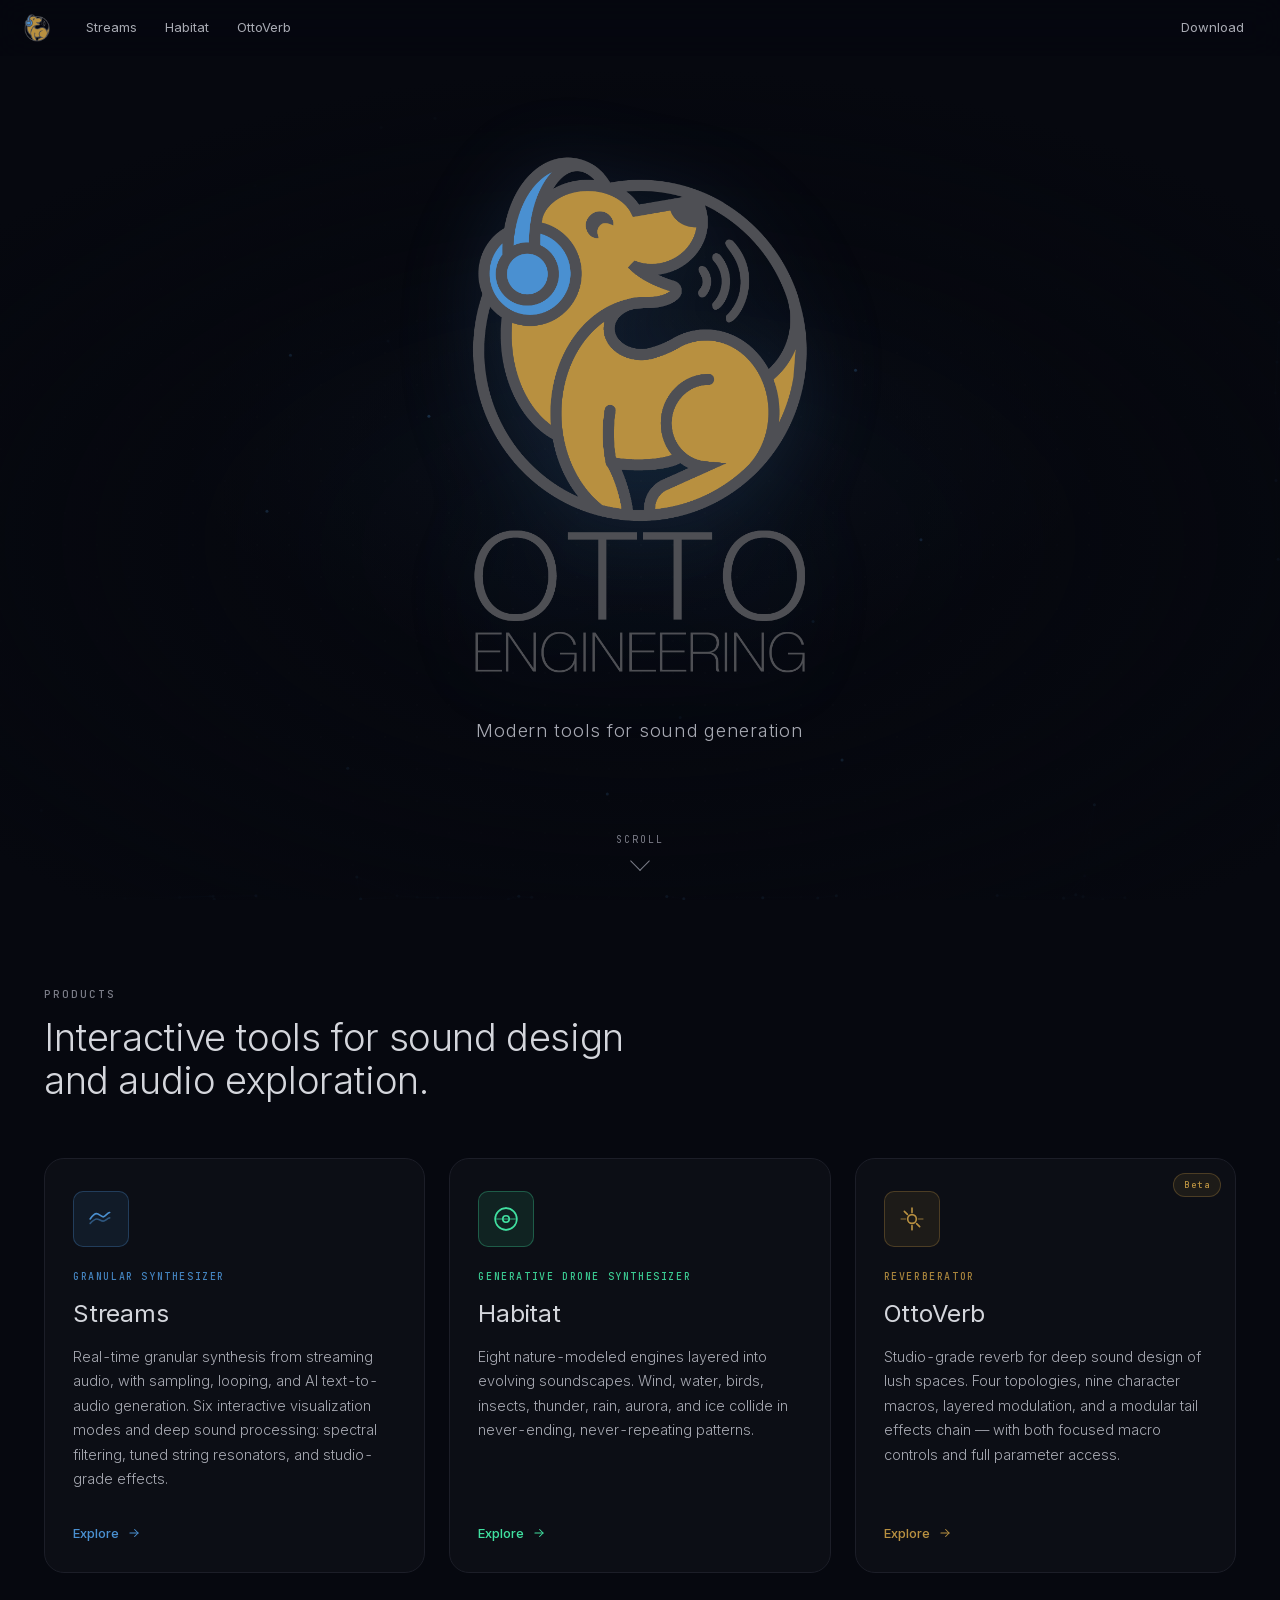
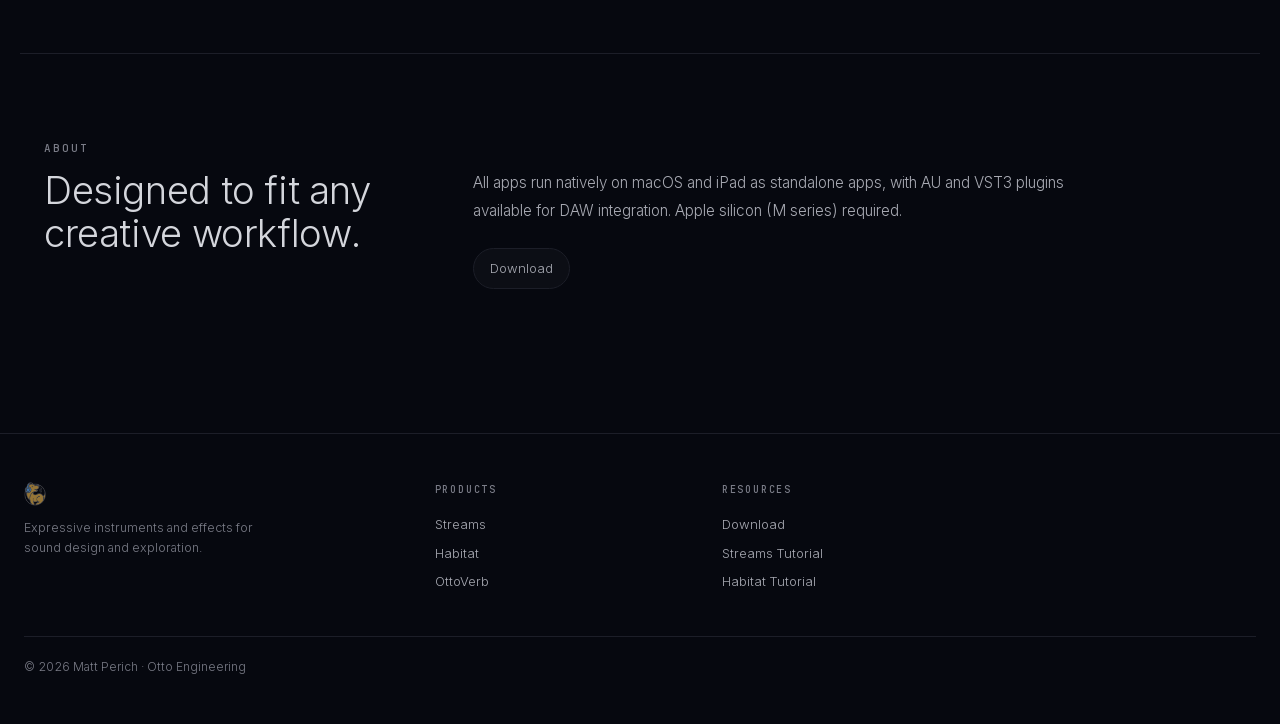
==== commit 8b2db148: "Add OttoVerb to the site OttoVerb (third product, approaching beta) now has a full overview and a so" ====
--- a/index.html
+++ b/index.html
@@ -345,14 +345,6 @@
                 stroke: currentColor;
             }
 
-            /* Coming soon ribbon */
-            .app-card.ottoverb {
-                cursor: default;
-            }
-            .app-card.ottoverb .app-desc {
-                opacity: 0.75;
-            }
-
             .app-card .soon-badge {
                 position: absolute;
                 top: 14px;
@@ -466,7 +458,7 @@
             <div class="nav-links">
                 <a href="streams.html">Streams</a>
                 <a href="habitat.html">Habitat</a>
-                <a href="#" tabindex="-1" aria-disabled="true">OttoVerb</a>
+                <a href="ottoverb.html">OttoVerb</a>
             </div>
             <div class="nav-right">
                 <a href="download.html">Download</a>
@@ -607,8 +599,8 @@
                         </span>
                     </a>
 
-                    <div class="app-card ottoverb">
-                        <span class="soon-badge">Coming Soon</span>
+                    <a class="app-card ottoverb" href="ottoverb.html">
+                        <span class="soon-badge">Beta</span>
                         <div class="app-icon" aria-hidden="true">
                             <svg
                                 width="26"
@@ -630,12 +622,28 @@
                         <div class="app-type">Reverberator</div>
                         <h3>OttoVerb</h3>
                         <p class="app-desc">
-                            Creative reverb with deep modulation, spectral
-                            processing, and an expressive interface. Tuned for
-                            deep sound design, from subtle spaces to infinite
-                            atmospheres and surreal, effected worlds.
+                            Studio-grade reverb for deep sound design of lush
+                            spaces. Four topologies, nine character macros,
+                            layered modulation, and a modular tail effects
+                            chain — with both focused macro controls and full
+                            parameter access.
                         </p>
-                    </div>
+                        <span class="app-link">
+                            <span class="word">Explore</span>
+                            <span class="arrow" aria-hidden="true"
+                                ><svg
+                                    viewBox="0 0 24 24"
+                                    fill="none"
+                                    stroke="currentColor"
+                                    stroke-width="1.75"
+                                    stroke-linecap="round"
+                                    stroke-linejoin="round"
+                                >
+                                    <line x1="5" y1="12" x2="19" y2="12" />
+                                    <polyline points="13 6 19 12 13 18" /></svg
+                            ></span>
+                        </span>
+                    </a>
                 </div>
             </section>
 
@@ -685,7 +693,7 @@
                     <h4>Products</h4>
                     <a href="streams.html">Streams</a>
                     <a href="habitat.html">Habitat</a>
-                    <a href="#" tabindex="-1" aria-disabled="true">OttoVerb</a>
+                    <a href="ottoverb.html">OttoVerb</a>
                 </div>
                 <div class="footer-col">
                     <h4>Resources</h4>
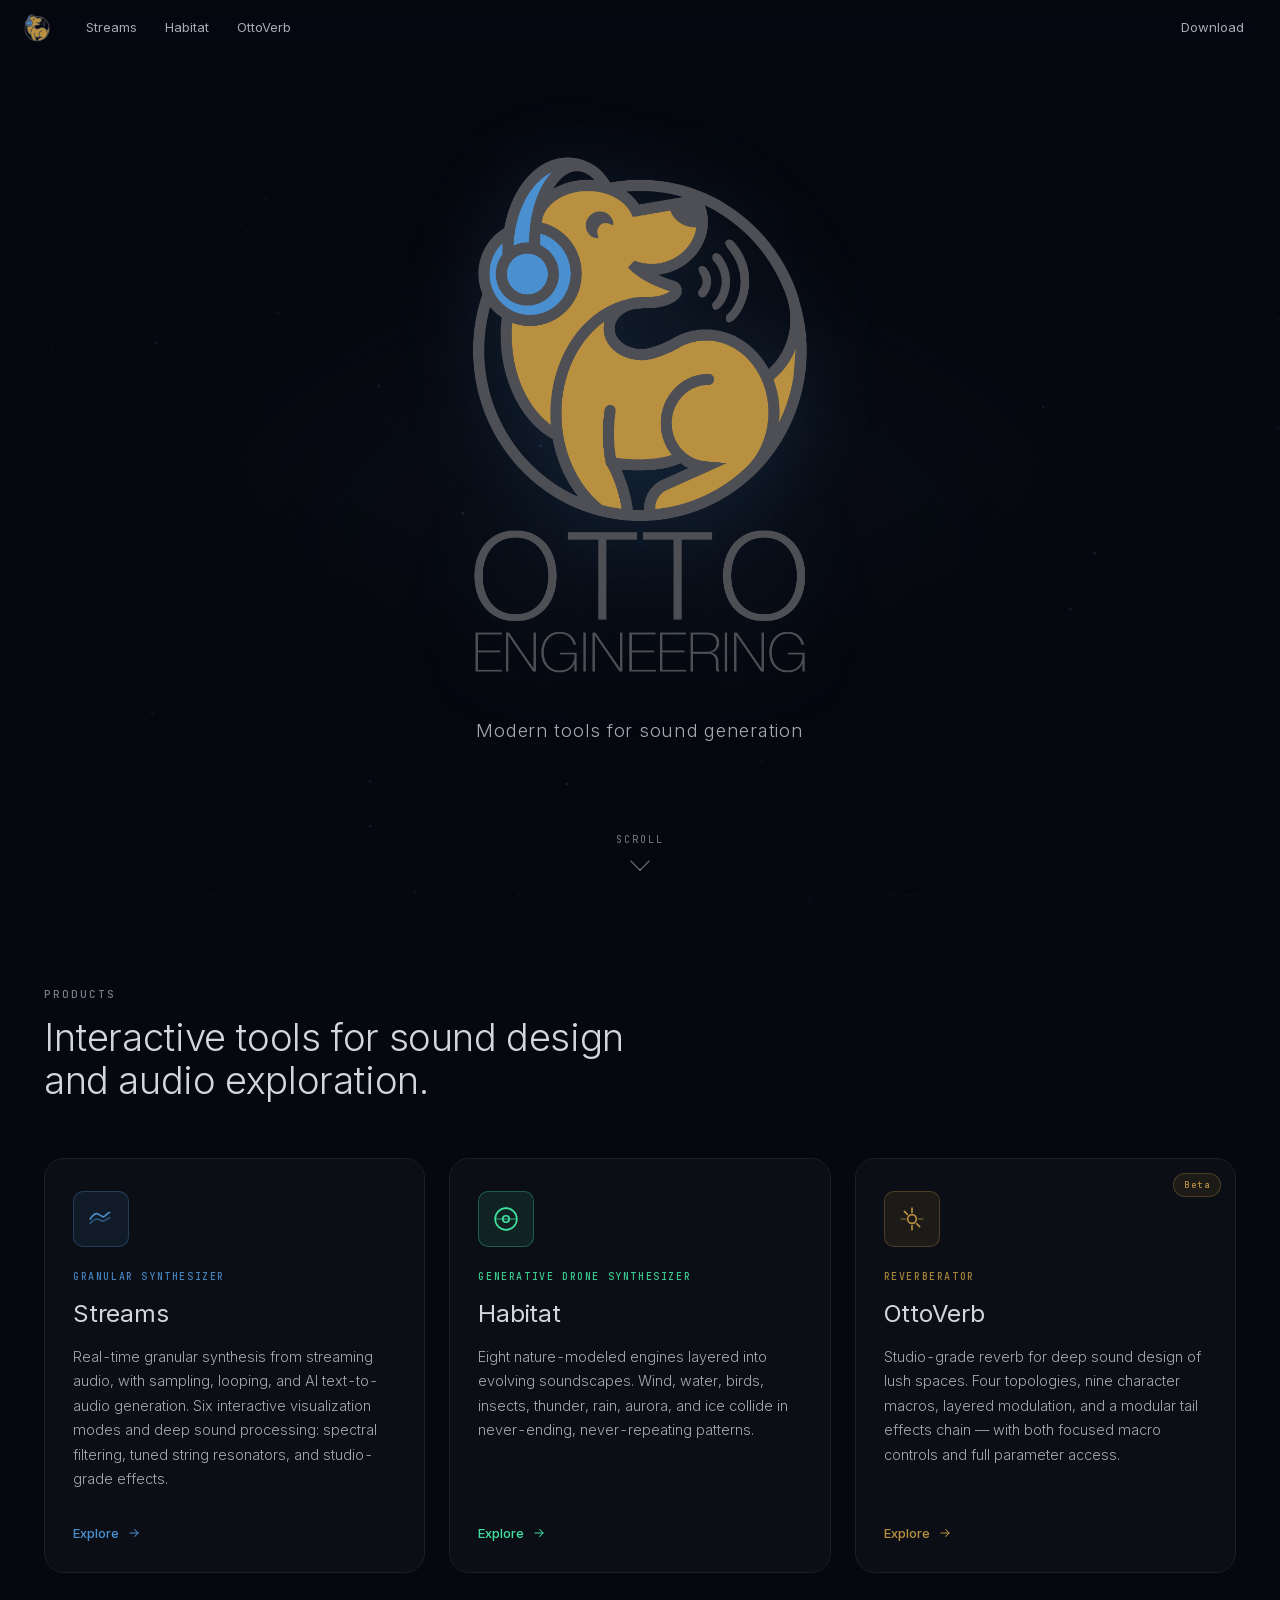
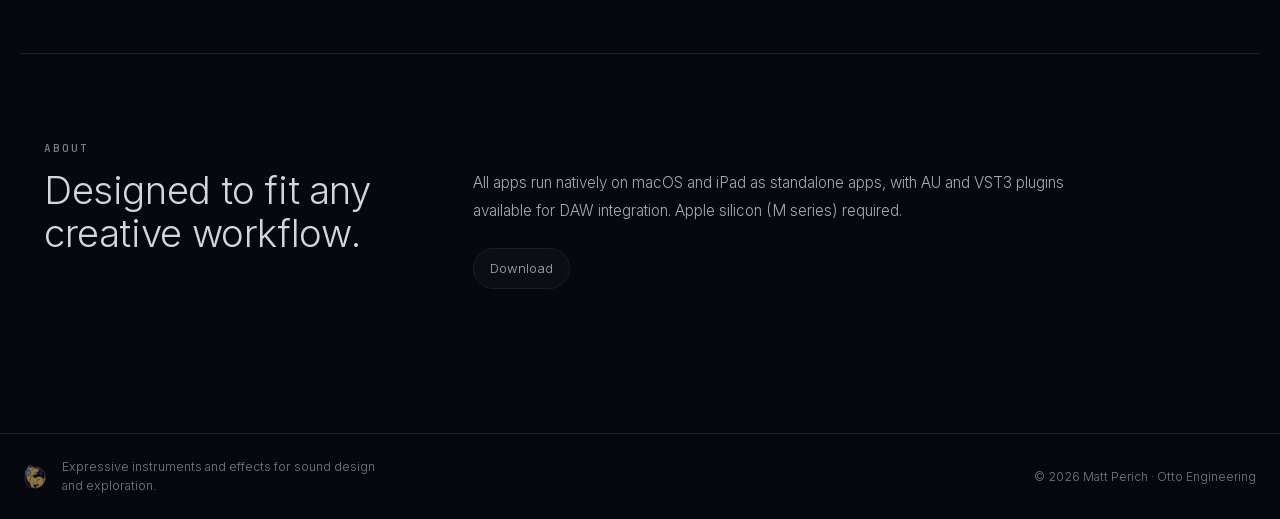
==== commit 1d699419: "Simplify footer to a single row (logo + tagline, right-aligned copyright) Drop every link column fro" ====
--- a/index.html
+++ b/index.html
@@ -681,33 +681,13 @@
 
         <!-- ═══════ FOOTER ═══════ -->
         <footer class="site-footer">
-            <div class="footer-inner">
-                <div class="footer-brand">
-                    <img src="otto-logo.png" alt="Otto Engineering" loading="lazy" />
-                    <p>
-                        Expressive instruments and effects for sound design and
-                        exploration.
-                    </p>
-                </div>
-                <div class="footer-col">
-                    <h4>Products</h4>
-                    <a href="streams.html">Streams</a>
-                    <a href="habitat.html">Habitat</a>
-                    <a href="ottoverb.html">OttoVerb</a>
-                </div>
-                <div class="footer-col">
-                    <h4>Resources</h4>
-                    <a href="download.html">Download</a>
-                    <a href="streams-tutorial.html">Streams Tutorial</a>
-                    <a href="habitat-tutorial.html">Habitat Tutorial</a>
-                </div>
+          <div class="footer-inner">
+            <div class="footer-brand">
+              <img src="otto-logo.png" alt="Otto Engineering" loading="lazy">
+              <p>Expressive instruments and effects for sound design and exploration.</p>
             </div>
-            <div class="footer-bottom">
-                <span
-                    >&copy; <span id="year"></span> Matt Perich &middot; Otto
-                    Engineering</span
-                >
-            </div>
+            <span class="footer-copy">&copy; <span id="year"></span> Matt Perich &middot; Otto Engineering</span>
+          </div>
         </footer>
 
         <!-- ═══════ SCRIPTS ═══════ -->
--- a/shared.css
+++ b/shared.css
@@ -262,8 +262,7 @@
   opacity: 0.4;
 }
 
-.site-nav a[aria-disabled="true"],
-.site-footer a[aria-disabled="true"] {
+.site-nav a[aria-disabled="true"] {
   color: var(--text-dim);
   pointer-events: none;
   cursor: default;
@@ -458,129 +457,46 @@
   position: relative;
   z-index: 1;
   border-top: 1px solid var(--border);
-  padding: var(--space-12) var(--space-6);
+  padding: var(--space-6) var(--space-6);
   margin-top: var(--space-16);
 }
 
 .site-footer .footer-inner {
   max-width: var(--container-max);
   margin: 0 auto;
-  display: grid;
-  grid-template-columns: 1.5fr 1fr 1fr 1fr;
-  gap: var(--space-10);
-  align-items: start;
+  display: flex;
+  align-items: center;
+  justify-content: space-between;
+  gap: var(--space-6);
 }
 
 .site-footer .footer-brand {
   display: flex;
-  flex-direction: column;
-  align-items: flex-start;
-  gap: var(--space-3);
+  align-items: center;
+  gap: var(--space-4);
+  min-width: 0;
 }
 
 .site-footer .footer-brand img {
   height: 24px;
   width: auto;
   opacity: 0.8;
-}
-
-.site-footer .footer-logo {
-  display: inline-flex;
-  align-items: center;
-  text-decoration: none;
-  transition: filter var(--dur-med) var(--ease-standard);
-}
-
-.site-footer .footer-logo img {
-  height: 24px;
-  width: auto;
-  opacity: 0.8;
-  transition: opacity var(--dur-med) var(--ease-standard);
-}
-
-.site-footer .footer-logo:hover img {
-  opacity: 1;
-  filter: drop-shadow(0 0 12px var(--accent-glow));
+  flex-shrink: 0;
 }
 
 .site-footer .footer-brand p {
   font-size: var(--fs-xs);
   color: var(--text-dim);
-  line-height: 1.6;
-  max-width: 260px;
-}
-
-.site-footer .footer-col h4 {
-  font-family: 'JetBrains Mono', monospace;
-  font-size: 10px;
-  font-weight: 500;
-  letter-spacing: 0.18em;
-  text-transform: uppercase;
-  color: var(--text-dim);
-  margin-bottom: var(--space-3);
-}
-
-.site-footer .footer-col a {
-  display: block;
-  font-size: 13px;
-  color: var(--text-body);
-  padding: 4px 0;
-  text-decoration: none;
-  transition: color var(--dur-fast) var(--ease-standard);
-}
-
-.site-footer .footer-col a:hover {
-  color: var(--text-strong);
-  text-decoration: none;
-}
-
-.site-footer .footer-bottom {
-  max-width: var(--container-max);
-  margin: var(--space-10) auto 0;
-  padding-top: var(--space-5);
-  border-top: 1px solid var(--border);
-  display: flex;
-  justify-content: space-between;
-  align-items: center;
+  line-height: 1.5;
+  max-width: 42ch;
+  margin: 0;
+}
+
+.site-footer .footer-copy {
   font-size: 12px;
   color: var(--text-dim);
-  flex-wrap: wrap;
-  gap: var(--space-4);
-}
-
-.site-footer .footer-bottom a {
-  color: var(--text-body);
-}
-
-.site-footer .footer-bottom a:hover { color: var(--text-strong); text-decoration: none; }
-
-.site-footer .icon-link {
-  display: inline-flex;
-  align-items: center;
-  justify-content: center;
-  width: 32px;
-  height: 32px;
-  border-radius: var(--radius-md);
-  border: 1px solid var(--border);
-  color: var(--text-body);
-  transition: color var(--dur-fast) var(--ease-standard),
-              border-color var(--dur-fast) var(--ease-standard),
-              background var(--dur-fast) var(--ease-standard),
-              transform var(--dur-fast) var(--ease-standard);
-}
-
-.site-footer .icon-link:hover {
-  color: var(--text-strong);
-  border-color: var(--border-strong);
-  background: rgba(255, 255, 255, 0.03);
-  transform: translateY(-1px);
-  text-decoration: none;
-}
-
-.site-footer .icon-link svg {
-  width: 16px;
-  height: 16px;
-  fill: currentColor;
+  flex-shrink: 0;
+  text-align: right;
 }
 
 /* ── Fade-in Reveal ──────────────────────────────────────── */
@@ -734,8 +650,6 @@
 
 @media (max-width: 1024px) {
   section { padding: var(--space-20) var(--space-5); }
-  .site-footer .footer-inner { grid-template-columns: 1.5fr 1fr 1fr; }
-  .site-footer .footer-inner .footer-col:last-child { grid-column: 1 / -1; }
 }
 
 @media (max-width: 768px) {
@@ -750,11 +664,11 @@
   .site-nav .nav-links a,
   .site-nav .nav-right a { font-size: 12px; padding: 14px 12px; }
   .site-footer .footer-inner {
-    grid-template-columns: 1fr 1fr;
-    gap: var(--space-8);
+    flex-direction: column;
+    align-items: flex-start;
+    gap: var(--space-4);
   }
-  .site-footer .footer-brand { grid-column: 1 / -1; }
-  .site-footer .footer-bottom { flex-direction: column-reverse; align-items: flex-start; }
+  .site-footer .footer-copy { text-align: left; }
 }
 
 @media (max-width: 480px) {
@@ -769,6 +683,6 @@
   .site-nav .nav-right { gap: 0; }
   .site-nav .nav-right a { padding: 14px 10px; }
   .btn-primary, .btn-ghost { padding: 12px 22px; font-size: 13px; }
-  .site-footer { padding: var(--space-10) var(--space-4); }
-  .site-footer .footer-inner { grid-template-columns: 1fr; }
-}
+  .site-footer { padding: var(--space-6) var(--space-4); }
+  .site-footer .footer-brand { flex-direction: column; align-items: flex-start; gap: var(--space-2); }
+}
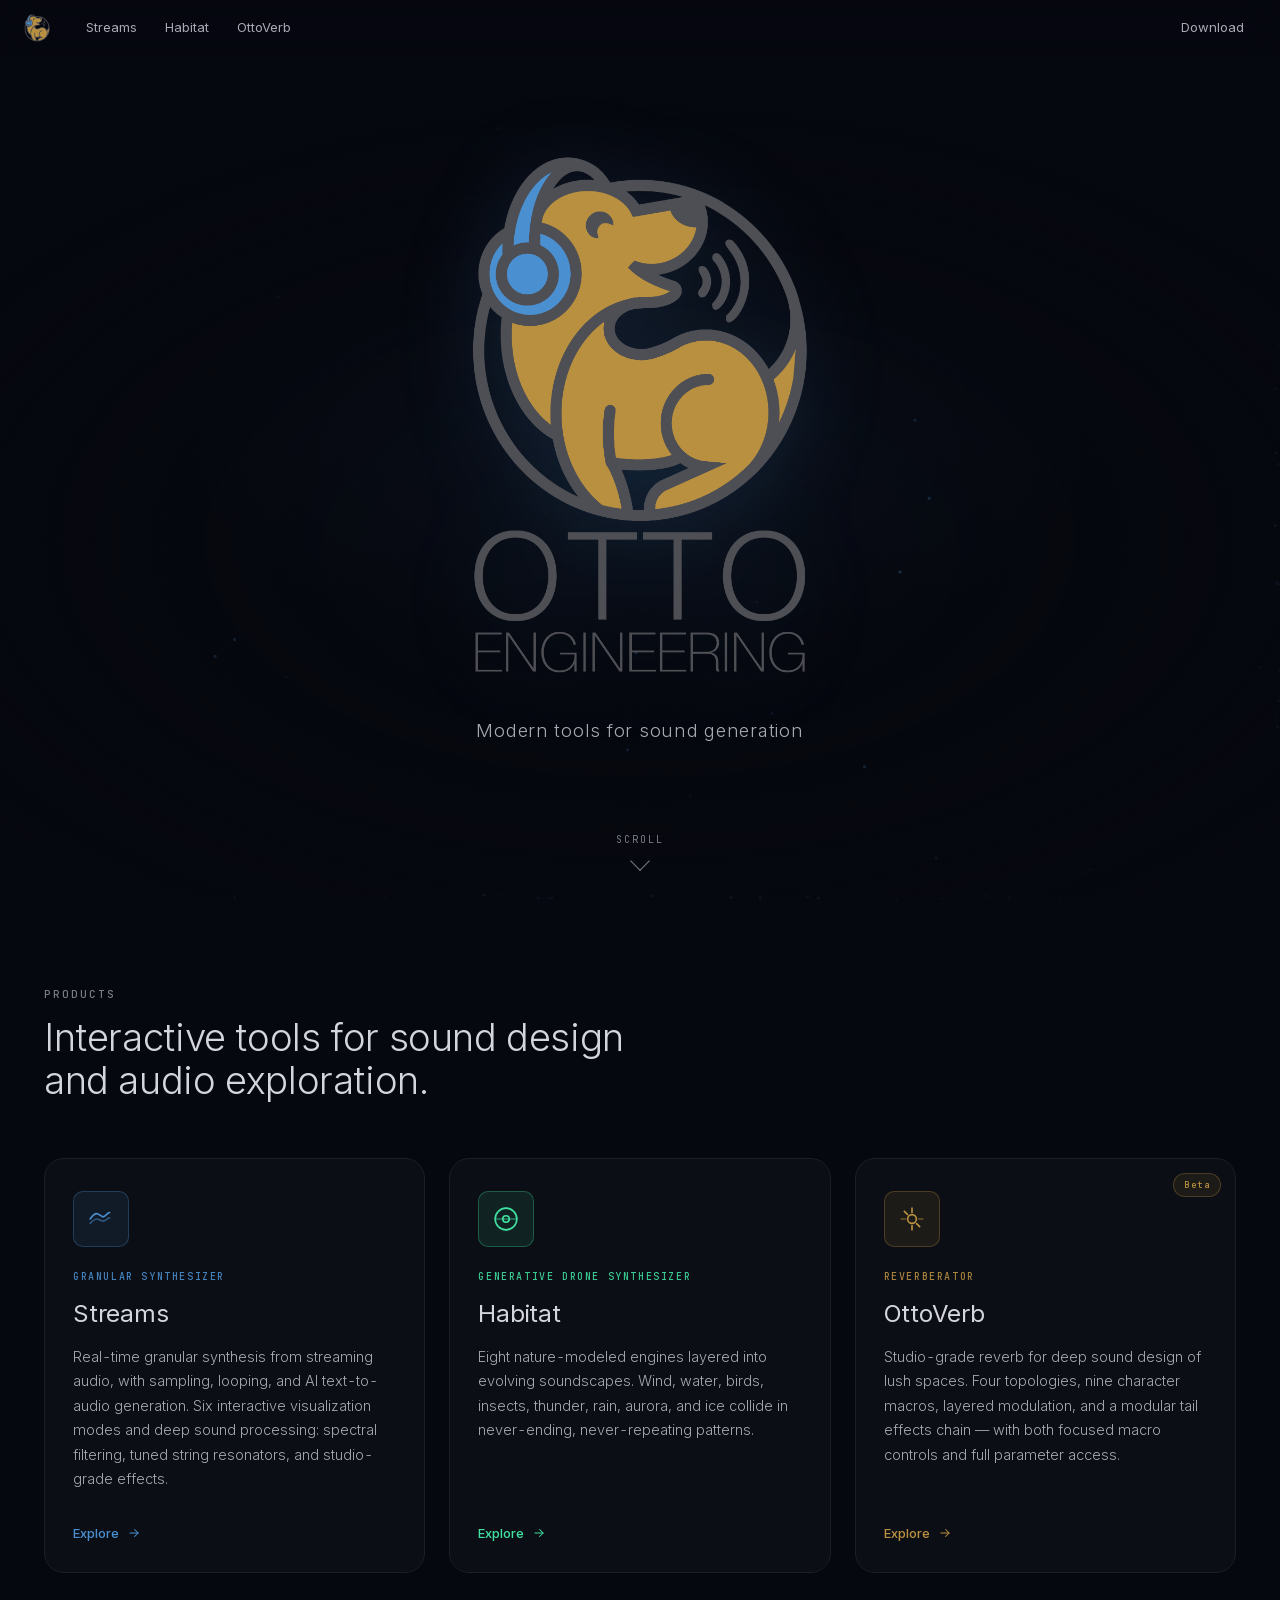
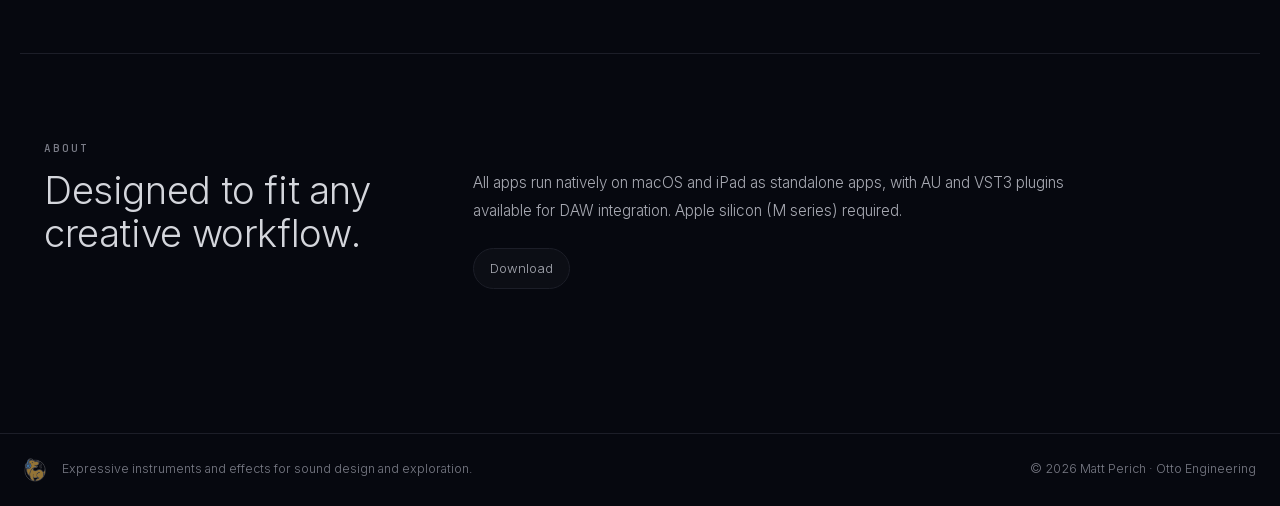
==== commit 537247cf: "Fix hero logo centering on mobile, keep footer single-row across breakpoints Hero logo on the index " ====
--- a/index.html
+++ b/index.html
@@ -92,6 +92,7 @@
                 z-index: 2;
                 text-align: center;
                 padding: 0 var(--space-6);
+                width: 100%;
                 max-width: 800px;
                 animation: hero-rise 1.1s var(--ease-out) 0.1s both;
             }
@@ -114,6 +115,8 @@
             }
 
             .hero-logo {
+                display: block;
+                margin: 0 auto;
                 max-width: 340px;
                 width: 100%;
                 height: auto;
--- a/shared.css
+++ b/shared.css
@@ -484,17 +484,15 @@
   flex-shrink: 0;
 }
 
-.site-footer .footer-brand p {
+.site-footer .footer-brand p,
+.site-footer .footer-copy {
   font-size: var(--fs-xs);
   color: var(--text-dim);
   line-height: 1.5;
-  max-width: 42ch;
   margin: 0;
 }
 
 .site-footer .footer-copy {
-  font-size: 12px;
-  color: var(--text-dim);
   flex-shrink: 0;
   text-align: right;
 }
@@ -663,12 +661,6 @@
   .site-nav .nav-links { gap: 0; }
   .site-nav .nav-links a,
   .site-nav .nav-right a { font-size: 12px; padding: 14px 12px; }
-  .site-footer .footer-inner {
-    flex-direction: column;
-    align-items: flex-start;
-    gap: var(--space-4);
-  }
-  .site-footer .footer-copy { text-align: left; }
 }
 
 @media (max-width: 480px) {
@@ -684,5 +676,4 @@
   .site-nav .nav-right a { padding: 14px 10px; }
   .btn-primary, .btn-ghost { padding: 12px 22px; font-size: 13px; }
   .site-footer { padding: var(--space-6) var(--space-4); }
-  .site-footer .footer-brand { flex-direction: column; align-items: flex-start; gap: var(--space-2); }
-}
+}
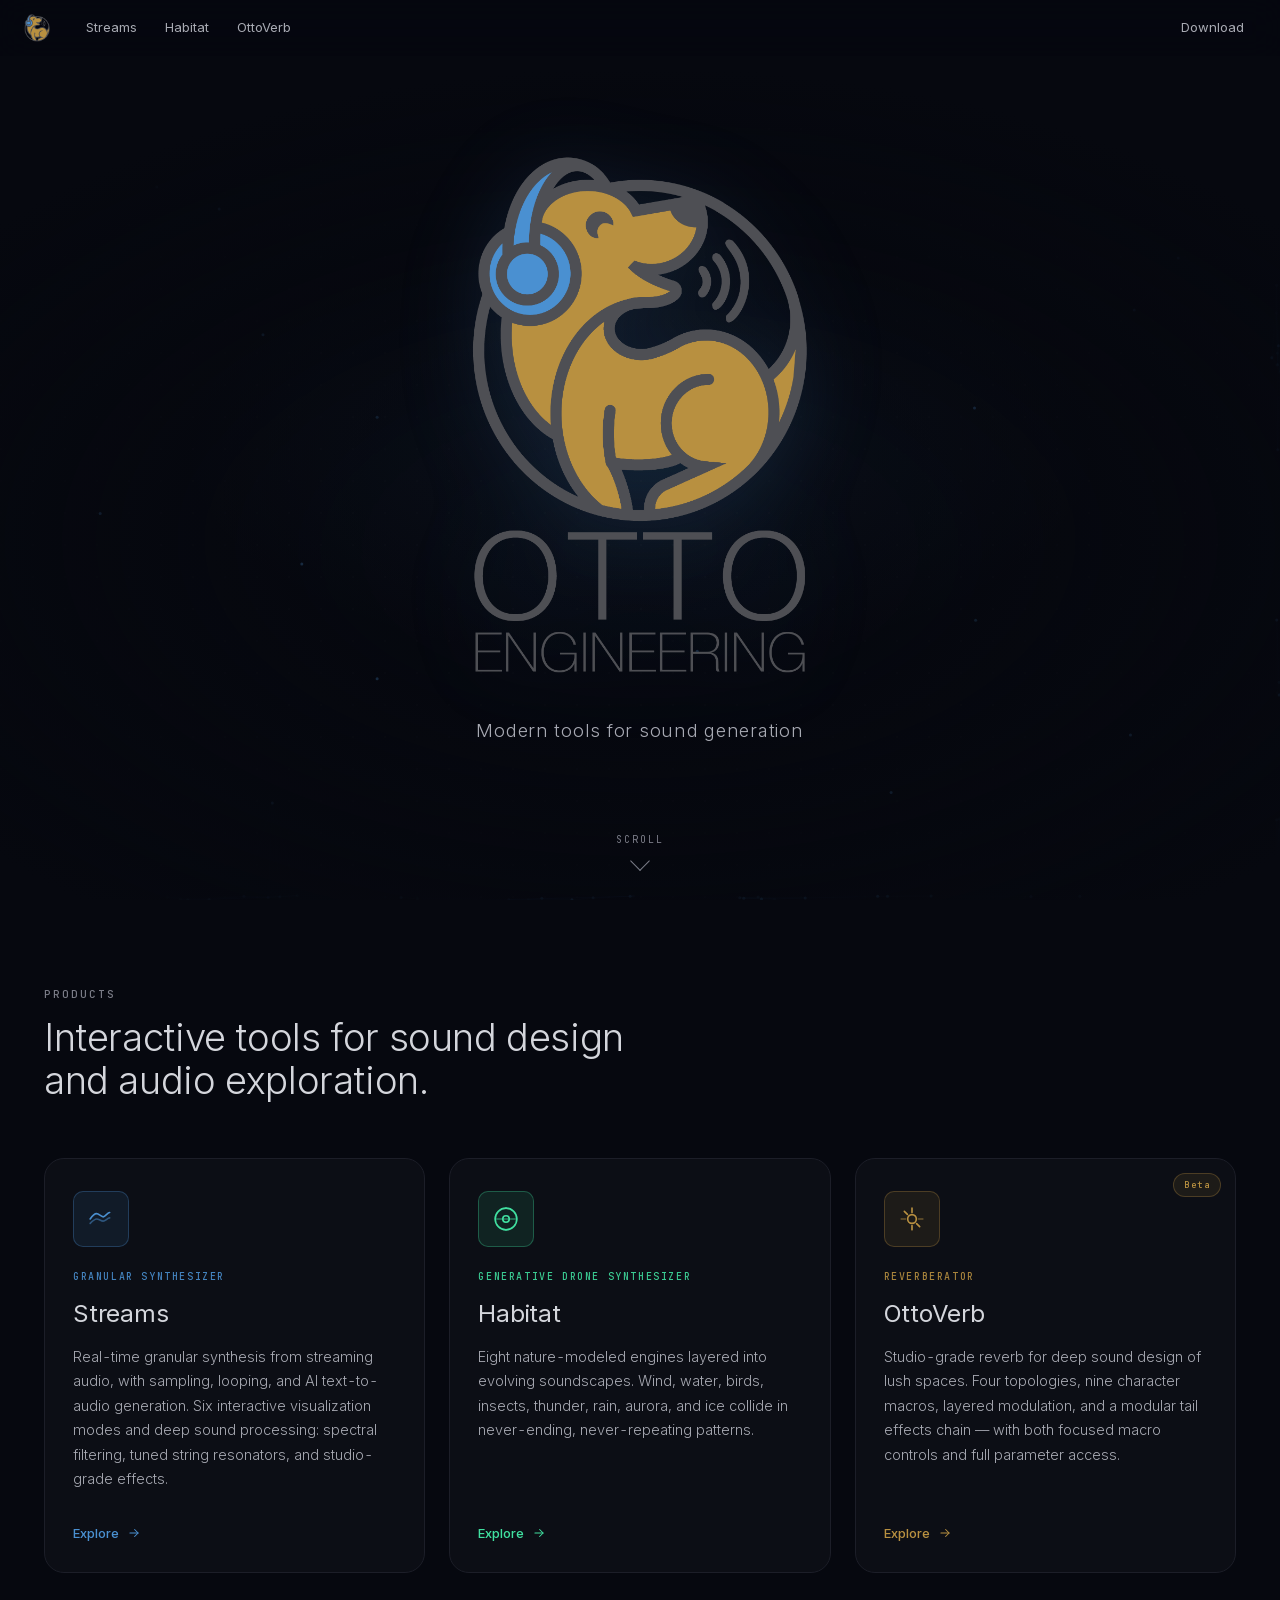
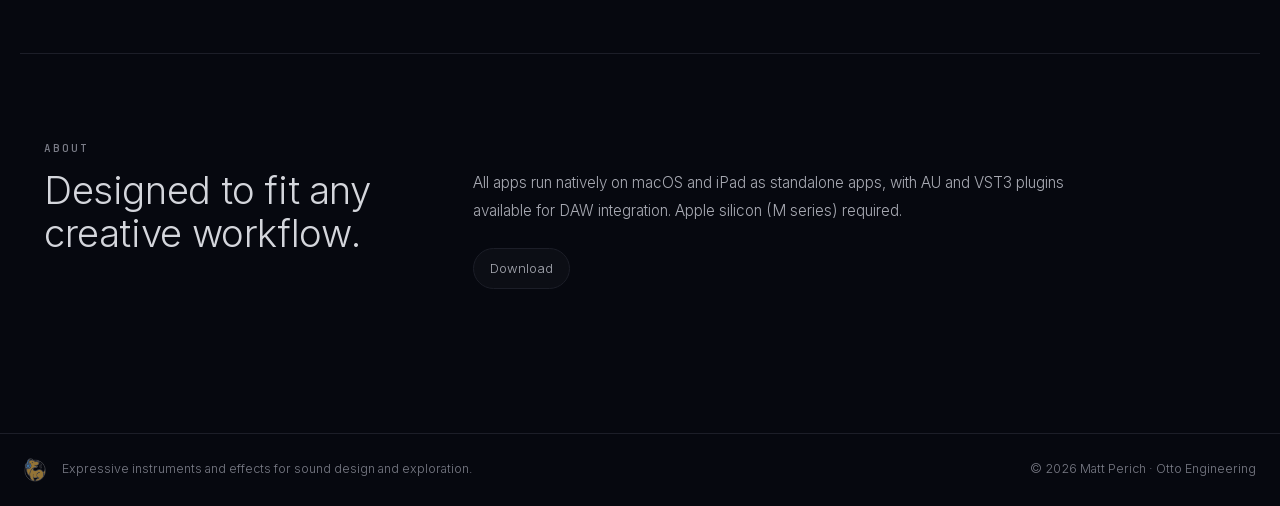
==== commit a9241155: "Bust the immutable CSS cache by renaming shared.css to shared.v2.css netlify.toml caches /*.css for " ====
--- a/index.html
+++ b/index.html
@@ -41,7 +41,7 @@
             crossorigin
         />
         <link rel="stylesheet" href="fonts.css" />
-        <link rel="stylesheet" href="shared.css" />
+        <link rel="stylesheet" href="shared.v2.css" />
         <style>
             /* ── Hero ─────────────────────────────────────────────── */
 
--- a/shared.v2.css
+++ b/shared.v2.css
@@ -0,0 +1,751 @@
+/* ═══════════════════════════════════════════════════════════
+   Otto Engineering — Shared Design System
+   ═══════════════════════════════════════════════════════════ */
+
+*, *::before, *::after { margin: 0; padding: 0; box-sizing: border-box; }
+
+:root {
+  /* Surfaces & background */
+  --bg:             #06080f;
+  --surface:        #0c0e15;
+  --surface-raised: #11131c;
+  --surface2:       #12141c;
+  --border:         #1c1e28;
+  --border-strong:  #2a2d3a;
+  --border-focus:   #6ea8dc;
+
+  /* Text — tuned for WCAG AA against --bg */
+  --text-strong:   #eef0f5;   /* hero text, marquee numbers */
+  --text-heading:  #d4d6dc;   /* h1–h4 */
+  --text-body:     #a8aab3;   /* paragraphs, nav */
+  --text:          #969aa3;   /* secondary text (AA on --bg) */
+  --text-dim:      #7a7c87;   /* metadata, captions (AA on --bg) */
+
+  /* Brand accents (preserved) */
+  --accent:        #4a90d1;
+  --accent-glow:   rgba(74, 144, 209, 0.28);
+  --accent-soft:   rgba(74, 144, 209, 0.10);
+  --teal:          #1a9e9e;
+  --teal-glow:     rgba(26, 158, 158, 0.22);
+  --warm:          #c8864a;
+  --warm-glow:     rgba(200, 134, 74, 0.18);
+  --amber:         #b89040;
+  --amber-glow:    rgba(184, 144, 64, 0.18);
+  --red:           #c84646;
+  --red-glow:      rgba(200, 70, 70, 0.18);
+
+  /* Per-app accents (consumed by pages) */
+  --streams:       #4a90d1;
+  --streams-dim:   rgba(74, 144, 209, 0.30);
+  --streams-soft:  rgba(74, 144, 209, 0.10);
+  --habitat:       #40e0a0;
+  --habitat-dim:   rgba(64, 224, 160, 0.30);
+  --habitat-soft:  rgba(64, 224, 160, 0.10);
+  --ottoverb:      #b89040;
+  --ottoverb-dim:  rgba(184, 144, 64, 0.30);
+  --ottoverb-soft: rgba(184, 144, 64, 0.10);
+
+  /* Spacing scale */
+  --space-1:   4px;
+  --space-2:   8px;
+  --space-3:  12px;
+  --space-4:  16px;
+  --space-5:  20px;
+  --space-6:  24px;
+  --space-8:  32px;
+  --space-10: 40px;
+  --space-12: 48px;
+  --space-16: 64px;
+  --space-20: 80px;
+  --space-24: 96px;
+  --space-32: 128px;
+
+  /* Radius */
+  --radius-sm: 6px;
+  --radius-md: 10px;
+  --radius-lg: 14px;
+  --radius-xl: 20px;
+  --radius-pill: 999px;
+
+  /* Shadows */
+  --shadow-sm: 0 1px 2px rgba(0, 0, 0, 0.35);
+  --shadow-lg: 0 12px 36px rgba(0, 0, 0, 0.55);
+
+  /* Motion */
+  --ease-standard: cubic-bezier(0.16, 1, 0.3, 1);
+  --ease-spring:   cubic-bezier(0.34, 1.56, 0.64, 1);
+  --ease-out:      cubic-bezier(0.22, 1, 0.36, 1);
+  --ease-in-out:   cubic-bezier(0.65, 0, 0.35, 1);
+  --dur-fast:   180ms;
+  --dur-med:    320ms;
+  --dur-slow:   560ms;
+
+  /* Typography scale */
+  --fs-xs:   clamp(0.72rem, 0.70rem + 0.1vw, 0.78rem);
+  --fs-sm:   clamp(0.82rem, 0.78rem + 0.2vw, 0.92rem);
+  --fs-base: clamp(0.95rem, 0.90rem + 0.25vw, 1.05rem);
+  --fs-2xl:  clamp(1.6rem, 1.30rem + 1.5vw, 2.4rem);
+  --fs-4xl:  clamp(3rem, 2.20rem + 4vw, 6rem);
+
+  /* Layout */
+  --container-max: 1240px;
+}
+
+html {
+  color-scheme: dark;
+  scroll-behavior: smooth;
+  -webkit-font-smoothing: antialiased;
+  text-rendering: optimizeLegibility;
+}
+
+body {
+  font-family: 'Inter', -apple-system, BlinkMacSystemFont, sans-serif;
+  font-feature-settings: "ss01", "cv11", "tnum";
+  background: var(--bg);
+  color: var(--text-body);
+  line-height: 1.6;
+  font-weight: 300;
+  overflow-x: hidden;
+  min-height: 100vh;
+}
+
+/* Subtle texture — faint grid of dots that sits beneath content,
+   adds just enough surface texture to avoid feeling flat. */
+body::before {
+  content: "";
+  position: fixed;
+  inset: 0;
+  background-image: radial-gradient(circle at 1px 1px, rgba(255, 255, 255, 0.015) 1px, transparent 0);
+  background-size: 32px 32px;
+  pointer-events: none;
+  z-index: 0;
+}
+
+::selection {
+  background: var(--accent-glow);
+  color: var(--text-strong);
+}
+
+a {
+  color: var(--accent);
+  text-decoration: none;
+  transition: color var(--dur-fast) var(--ease-standard);
+}
+@media (hover: hover) {
+  a:hover { text-decoration: underline; }
+}
+
+:focus { outline: none; }
+:focus-visible {
+  outline: 2px solid var(--border-focus);
+  outline-offset: 3px;
+  border-radius: 4px;
+}
+
+img, svg { display: block; max-width: 100%; }
+
+button {
+  appearance: none;
+  -webkit-appearance: none;
+  background: none;
+  border: 0;
+  color: inherit;
+  font: inherit;
+  padding: 0;
+  cursor: pointer;
+}
+
+/* ── Skip link ───────────────────────────────────────────── */
+
+.skip-link {
+  position: fixed;
+  top: -100px;
+  left: 16px;
+  z-index: 200;
+  padding: 10px 18px;
+  background: var(--surface-raised);
+  color: var(--text-strong);
+  border: 1px solid var(--border-strong);
+  border-radius: var(--radius-md);
+  font-size: var(--fs-sm);
+  transition: top var(--dur-fast) var(--ease-standard);
+  text-decoration: none;
+}
+.skip-link:focus-visible {
+  top: 12px;
+  text-decoration: none;
+}
+
+/* ── Site Nav ────────────────────────────────────────────── */
+
+.site-nav {
+  position: fixed;
+  top: 0; left: 0; right: 0;
+  height: 56px;
+  z-index: 100;
+  background: rgba(6, 8, 15, 0.72);
+  backdrop-filter: blur(16px) saturate(1.4);
+  -webkit-backdrop-filter: blur(16px) saturate(1.4);
+  border-bottom: 1px solid transparent;
+  padding: 0 24px;
+  display: flex;
+  align-items: center;
+  gap: 24px;
+  transition: background var(--dur-med) var(--ease-standard),
+              border-color var(--dur-med) var(--ease-standard);
+}
+
+.site-nav.scrolled {
+  background: rgba(6, 8, 15, 0.88);
+  border-bottom-color: var(--border);
+}
+
+.site-nav .logo {
+  display: flex;
+  align-items: center;
+  flex-shrink: 0;
+  text-decoration: none;
+  transition: filter var(--dur-med) var(--ease-standard),
+              transform var(--dur-med) var(--ease-spring);
+}
+
+.site-nav .logo img {
+  height: 28px;
+  width: auto;
+  max-width: none;
+  flex-shrink: 0;
+}
+
+.site-nav .logo:hover {
+  filter: drop-shadow(0 0 14px var(--accent-glow));
+  transform: scale(1.04);
+}
+
+.site-nav .nav-links {
+  display: flex;
+  align-items: center;
+  gap: 4px;
+}
+
+.site-nav .nav-links a,
+.site-nav .nav-right a {
+  font-size: 13px;
+  font-weight: 400;
+  color: var(--text-body);
+  text-decoration: none;
+  padding: 8px 12px;
+  border-radius: var(--radius-sm);
+  position: relative;
+  transition: color var(--dur-fast) var(--ease-standard),
+              background var(--dur-fast) var(--ease-standard);
+}
+
+.site-nav .nav-links a:hover,
+.site-nav .nav-right a:hover {
+  color: var(--text-strong);
+  background: rgba(255, 255, 255, 0.03);
+  text-decoration: none;
+}
+
+.site-nav .nav-links a.active,
+.site-nav .nav-right a.active {
+  color: var(--text-strong);
+}
+
+.site-nav .nav-links a.active::after,
+.site-nav .nav-right a.active::after {
+  content: "";
+  position: absolute;
+  left: 12px;
+  right: 12px;
+  bottom: 2px;
+  height: 1px;
+  background: currentColor;
+  opacity: 0.4;
+}
+
+.site-nav a[aria-disabled="true"] {
+  color: var(--text-dim);
+  pointer-events: none;
+  cursor: default;
+}
+
+.site-nav .nav-right {
+  display: flex;
+  align-items: center;
+  gap: 4px;
+  margin-left: auto;
+}
+
+/* ── App sub-nav (per-app contextual links, mobile-only) ── */
+/* Hidden by default; revealed at <=768px. The site-nav .subnav-link
+   items shown on desktop are mirrored here for mobile. */
+
+.app-subnav {
+  display: none;
+  position: fixed;
+  top: 52px;
+  left: 0;
+  right: 0;
+  height: 40px;
+  z-index: 99;
+  align-items: center;
+  justify-content: center;
+  gap: 4px;
+  padding: 0 12px;
+  background: rgba(6, 8, 15, 0.72);
+  backdrop-filter: blur(16px) saturate(1.4);
+  -webkit-backdrop-filter: blur(16px) saturate(1.4);
+  border-bottom: 1px solid transparent;
+  transition: background var(--dur-med) var(--ease-standard),
+              border-color var(--dur-med) var(--ease-standard);
+  --subnav-accent: var(--accent);
+}
+
+.site-nav.scrolled ~ .app-subnav {
+  background: rgba(6, 8, 15, 0.88);
+  border-bottom-color: var(--border);
+}
+
+.app-subnav.streams  { --subnav-accent: var(--streams); }
+.app-subnav.habitat  { --subnav-accent: var(--habitat); }
+.app-subnav.ottoverb { --subnav-accent: var(--ottoverb); }
+
+.app-subnav a {
+  position: relative;
+  font-size: 12px;
+  font-weight: 400;
+  color: var(--text-body);
+  text-decoration: none;
+  padding: 5px 10px;
+  border-radius: var(--radius-sm);
+  transition: color var(--dur-fast) var(--ease-standard),
+              background var(--dur-fast) var(--ease-standard);
+}
+
+.app-subnav a:hover {
+  color: var(--text-strong);
+  background: rgba(255, 255, 255, 0.03);
+  text-decoration: none;
+}
+
+.app-subnav a.active { color: var(--subnav-accent); }
+
+.app-subnav a.active::after {
+  content: "";
+  position: absolute;
+  left: 10px;
+  right: 10px;
+  bottom: 1px;
+  height: 1px;
+  background: currentColor;
+  opacity: 0.5;
+}
+
+/* ── Section Layout ──────────────────────────────────────── */
+
+section {
+  padding: var(--space-24) var(--space-6);
+  max-width: var(--container-max);
+  margin: 0 auto;
+  position: relative;
+  z-index: 1;
+}
+
+.section-title {
+  font-size: var(--fs-2xl);
+  font-weight: 300;
+  color: var(--text-heading);
+  letter-spacing: -0.01em;
+  margin-bottom: var(--space-4);
+  line-height: 1.12;
+}
+
+.section-desc {
+  font-size: var(--fs-base);
+  color: var(--text-body);
+  max-width: 640px;
+  line-height: 1.7;
+  font-weight: 300;
+}
+
+/* Eyebrow / kicker above section titles */
+.eyebrow {
+  font-family: 'JetBrains Mono', monospace;
+  font-size: 11px;
+  font-weight: 500;
+  letter-spacing: 0.18em;
+  text-transform: uppercase;
+  color: var(--text-dim);
+  margin-bottom: var(--space-3);
+  display: inline-block;
+}
+
+/* ── Buttons ─────────────────────────────────────────────── */
+
+.btn-primary,
+.btn-ghost {
+  display: inline-flex;
+  align-items: center;
+  gap: 10px;
+  padding: 14px 28px;
+  font-weight: 500;
+  font-size: 14px;
+  letter-spacing: 0.01em;
+  border: none;
+  border-radius: var(--radius-md);
+  cursor: pointer;
+  text-decoration: none;
+  position: relative;
+  transition: transform var(--dur-med) var(--ease-spring),
+              box-shadow var(--dur-med) var(--ease-standard),
+              background-position var(--dur-slow) var(--ease-standard);
+  will-change: transform;
+}
+
+.btn-primary {
+  color: #fff;
+  background: linear-gradient(135deg, var(--accent) 0%, var(--teal) 50%, var(--accent) 100%);
+  background-size: 200% 100%;
+  background-position: 0% 50%;
+  box-shadow: 0 6px 24px var(--accent-glow), inset 0 1px 0 rgba(255, 255, 255, 0.12);
+}
+
+.btn-primary:hover {
+  transform: translateY(-2px);
+  box-shadow: 0 12px 40px var(--accent-glow), inset 0 1px 0 rgba(255, 255, 255, 0.18);
+  background-position: 100% 50%;
+  text-decoration: none;
+}
+
+.btn-primary:active {
+  transform: translateY(0) scale(0.98);
+  transition-duration: 80ms;
+}
+
+.btn-primary svg {
+  width: 16px;
+  height: 16px;
+  fill: currentColor;
+  transition: transform var(--dur-fast) var(--ease-spring);
+}
+
+.btn-primary:hover svg { transform: translateX(2px); }
+
+.btn-ghost {
+  color: var(--text-heading);
+  background: transparent;
+  border: 1px solid var(--border-strong);
+}
+
+.btn-ghost:hover {
+  color: var(--text-strong);
+  border-color: var(--text-body);
+  background: rgba(255, 255, 255, 0.02);
+  transform: translateY(-1px);
+  text-decoration: none;
+}
+
+.btn-ghost:active { transform: translateY(0) scale(0.98); }
+
+/* ── Feature Cards ───────────────────────────────────────── */
+
+.feature-card {
+  position: relative;
+  background: var(--surface);
+  border: 1px solid var(--border);
+  border-radius: var(--radius-lg);
+  padding: 28px;
+  transition: border-color var(--dur-med) var(--ease-standard),
+              transform var(--dur-med) var(--ease-spring),
+              box-shadow var(--dur-med) var(--ease-standard),
+              background var(--dur-med) var(--ease-standard);
+}
+
+.feature-card::before {
+  content: "";
+  position: absolute;
+  inset: 0;
+  border-radius: inherit;
+  padding: 1px;
+  background: linear-gradient(135deg, var(--accent-soft), transparent 60%);
+  -webkit-mask: linear-gradient(#000 0 0) content-box, linear-gradient(#000 0 0);
+  -webkit-mask-composite: xor;
+          mask-composite: exclude;
+  opacity: 0;
+  transition: opacity var(--dur-med) var(--ease-standard);
+  pointer-events: none;
+}
+
+@media (hover: hover) {
+  .feature-card:hover {
+    border-color: var(--border-strong);
+    transform: translateY(-6px);
+    background: var(--surface-raised);
+    box-shadow: var(--shadow-lg);
+  }
+  .feature-card:hover::before { opacity: 1; }
+}
+
+.feature-card h3 {
+  font-size: 1.05rem;
+  font-weight: 500;
+  color: var(--text-heading);
+  margin-bottom: 10px;
+  letter-spacing: -0.005em;
+}
+
+.feature-card p {
+  font-size: 0.90rem;
+  color: var(--text-body);
+  line-height: 1.65;
+}
+
+/* ── Platform / metadata tags ────────────────────────────── */
+
+.tag {
+  display: inline-flex;
+  align-items: center;
+  font-family: 'JetBrains Mono', monospace;
+  font-size: 10px;
+  font-weight: 500;
+  letter-spacing: 0.12em;
+  text-transform: uppercase;
+  color: var(--text-dim);
+  border: 1px solid var(--border);
+  border-radius: var(--radius-sm);
+  padding: 4px 10px;
+  background: rgba(255, 255, 255, 0.02);
+}
+
+/* ── Footer ──────────────────────────────────────────────── */
+
+.site-footer {
+  position: relative;
+  z-index: 1;
+  border-top: 1px solid var(--border);
+  padding: var(--space-6) var(--space-6);
+  margin-top: var(--space-16);
+}
+
+.site-footer .footer-inner {
+  max-width: var(--container-max);
+  margin: 0 auto;
+  display: flex;
+  align-items: center;
+  justify-content: space-between;
+  gap: var(--space-6);
+}
+
+.site-footer .footer-brand {
+  display: flex;
+  align-items: center;
+  gap: var(--space-4);
+  min-width: 0;
+}
+
+.site-footer .footer-brand img {
+  height: 24px;
+  width: auto;
+  opacity: 0.8;
+  flex-shrink: 0;
+}
+
+.site-footer .footer-brand p,
+.site-footer .footer-copy {
+  font-size: var(--fs-xs);
+  color: var(--text-dim);
+  line-height: 1.5;
+  margin: 0;
+}
+
+.site-footer .footer-copy {
+  flex-shrink: 0;
+  text-align: right;
+}
+
+/* ── Fade-in Reveal ──────────────────────────────────────── */
+
+.reveal {
+  opacity: 0;
+  transform: translateY(20px);
+  transition: opacity var(--dur-slow) var(--ease-out),
+              transform var(--dur-slow) var(--ease-out);
+}
+
+.reveal.visible {
+  opacity: 1;
+  transform: translateY(0);
+}
+
+/* Stagger children on cascading reveals. */
+.reveal-stagger > * {
+  opacity: 0;
+  transform: translateY(20px);
+  transition: opacity var(--dur-slow) var(--ease-out),
+              transform var(--dur-slow) var(--ease-out);
+}
+.reveal-stagger.visible > *:nth-child(1) { transition-delay: 0ms;   }
+.reveal-stagger.visible > *:nth-child(2) { transition-delay: 60ms;  }
+.reveal-stagger.visible > *:nth-child(3) { transition-delay: 120ms; }
+.reveal-stagger.visible > *:nth-child(4) { transition-delay: 180ms; }
+.reveal-stagger.visible > *:nth-child(5) { transition-delay: 240ms; }
+.reveal-stagger.visible > *:nth-child(6) { transition-delay: 300ms; }
+.reveal-stagger.visible > *:nth-child(7) { transition-delay: 360ms; }
+.reveal-stagger.visible > *:nth-child(8) { transition-delay: 420ms; }
+.reveal-stagger.visible > * {
+  opacity: 1;
+  transform: translateY(0);
+}
+
+/* ── Scroll indicator (hero bottom chevron) ──────────────── */
+
+.scroll-indicator {
+  position: absolute;
+  bottom: 32px;
+  left: 50%;
+  transform: translateX(-50%);
+  display: flex;
+  flex-direction: column;
+  align-items: center;
+  gap: 6px;
+  color: var(--text-dim);
+  font-family: 'JetBrains Mono', monospace;
+  font-size: 10px;
+  letter-spacing: 0.2em;
+  text-transform: uppercase;
+  z-index: 3;
+  pointer-events: none;
+  animation: scroll-fade-in 1.6s var(--ease-out) 0.6s both;
+}
+
+.scroll-indicator .chevron {
+  width: 14px;
+  height: 14px;
+  border-right: 1px solid currentColor;
+  border-bottom: 1px solid currentColor;
+  transform: rotate(45deg);
+  animation: scroll-bob 2.4s ease-in-out infinite;
+}
+
+@keyframes scroll-fade-in {
+  from { opacity: 0; transform: translate(-50%, 10px); }
+  to   { opacity: 1; transform: translate(-50%, 0); }
+}
+
+@keyframes scroll-bob {
+  0%, 100% { transform: rotate(45deg) translate(0, 0); opacity: 0.5; }
+  50%      { transform: rotate(45deg) translate(3px, 3px); opacity: 1; }
+}
+
+/* Opacity is driven by JS (scroll-linked inline style) for a smooth,
+   finger-matched fade. See each page's nav-scroll IIFE. */
+
+/* ── Canvas pause control ────────────────────────────────── */
+
+.canvas-pause {
+  position: absolute;
+  bottom: 16px;
+  right: 16px;
+  width: 36px;
+  height: 36px;
+  border-radius: var(--radius-md);
+  border: 1px solid var(--border);
+  background: rgba(6, 8, 15, 0.6);
+  backdrop-filter: blur(8px);
+  color: var(--text-body);
+  display: flex;
+  align-items: center;
+  justify-content: center;
+  cursor: pointer;
+  opacity: 0;
+  visibility: hidden;
+  pointer-events: none;
+  transition: opacity var(--dur-med) var(--ease-standard),
+              visibility 0s linear var(--dur-med),
+              color var(--dur-fast) var(--ease-standard),
+              transform var(--dur-fast) var(--ease-spring);
+  z-index: 3;
+}
+
+.hero:hover .canvas-pause,
+.canvas-pause:focus-visible {
+  opacity: 0.85;
+  visibility: visible;
+  pointer-events: auto;
+  transition-delay: 0s;
+}
+
+.canvas-pause:hover {
+  color: var(--text-strong);
+  transform: scale(1.05);
+}
+
+.canvas-pause svg { width: 14px; height: 14px; fill: currentColor; }
+
+/* Off-screen rendering skip was here; removed because Safari briefly paints
+   the intrinsic-size placeholder as a white box on cold load. */
+.cv-auto { /* intentionally empty — class retained so HTML markup still matches */ }
+
+/* ── Reduced motion ──────────────────────────────────────── */
+
+@media (prefers-reduced-motion: reduce) {
+  html { scroll-behavior: auto; }
+  *,
+  *::before,
+  *::after {
+    animation-duration: 0.001ms !important;
+    animation-iteration-count: 1 !important;
+    transition-duration: 0.001ms !important;
+    scroll-behavior: auto !important;
+  }
+  .reveal,
+  .reveal-stagger > * {
+    opacity: 1 !important;
+    transform: none !important;
+  }
+  .scroll-indicator { display: none; }
+}
+
+/* ── Responsive ──────────────────────────────────────────── */
+
+@media (max-width: 1280px) {
+  section { padding: var(--space-20) var(--space-6); }
+}
+
+@media (max-width: 1024px) {
+  section { padding: var(--space-20) var(--space-5); }
+}
+
+@media (max-width: 768px) {
+  section { padding: var(--space-16) var(--space-5); }
+  .site-nav {
+    height: 52px;
+    padding: 0 16px;
+    gap: 12px;
+  }
+  .site-nav .logo img { height: 24px; }
+  .site-nav .nav-links { gap: 0; }
+  .site-nav .nav-links a,
+  .site-nav .nav-right a { font-size: 12px; padding: 14px 12px; }
+  /* Show app sub-nav, and hide its duplicates in the main nav */
+  .app-subnav { display: flex; }
+  .site-nav .subnav-link { display: none; }
+  body.has-subnav .hero { padding-top: 40px; }
+  body.has-subnav main > section:first-of-type { scroll-margin-top: 92px; }
+}
+
+@media (max-width: 480px) {
+  section { padding: var(--space-12) var(--space-4); }
+  .site-nav { gap: 8px; padding: 0 12px; }
+  .site-nav .nav-links {
+    overflow-x: auto;
+    scrollbar-width: none;
+    -ms-overflow-style: none;
+  }
+  .site-nav .nav-links::-webkit-scrollbar { display: none; }
+  .site-nav .nav-right { gap: 0; }
+  .site-nav .nav-right a { padding: 14px 10px; }
+  .btn-primary, .btn-ghost { padding: 12px 22px; font-size: 13px; }
+  .site-footer { padding: var(--space-6) var(--space-4); }
+}
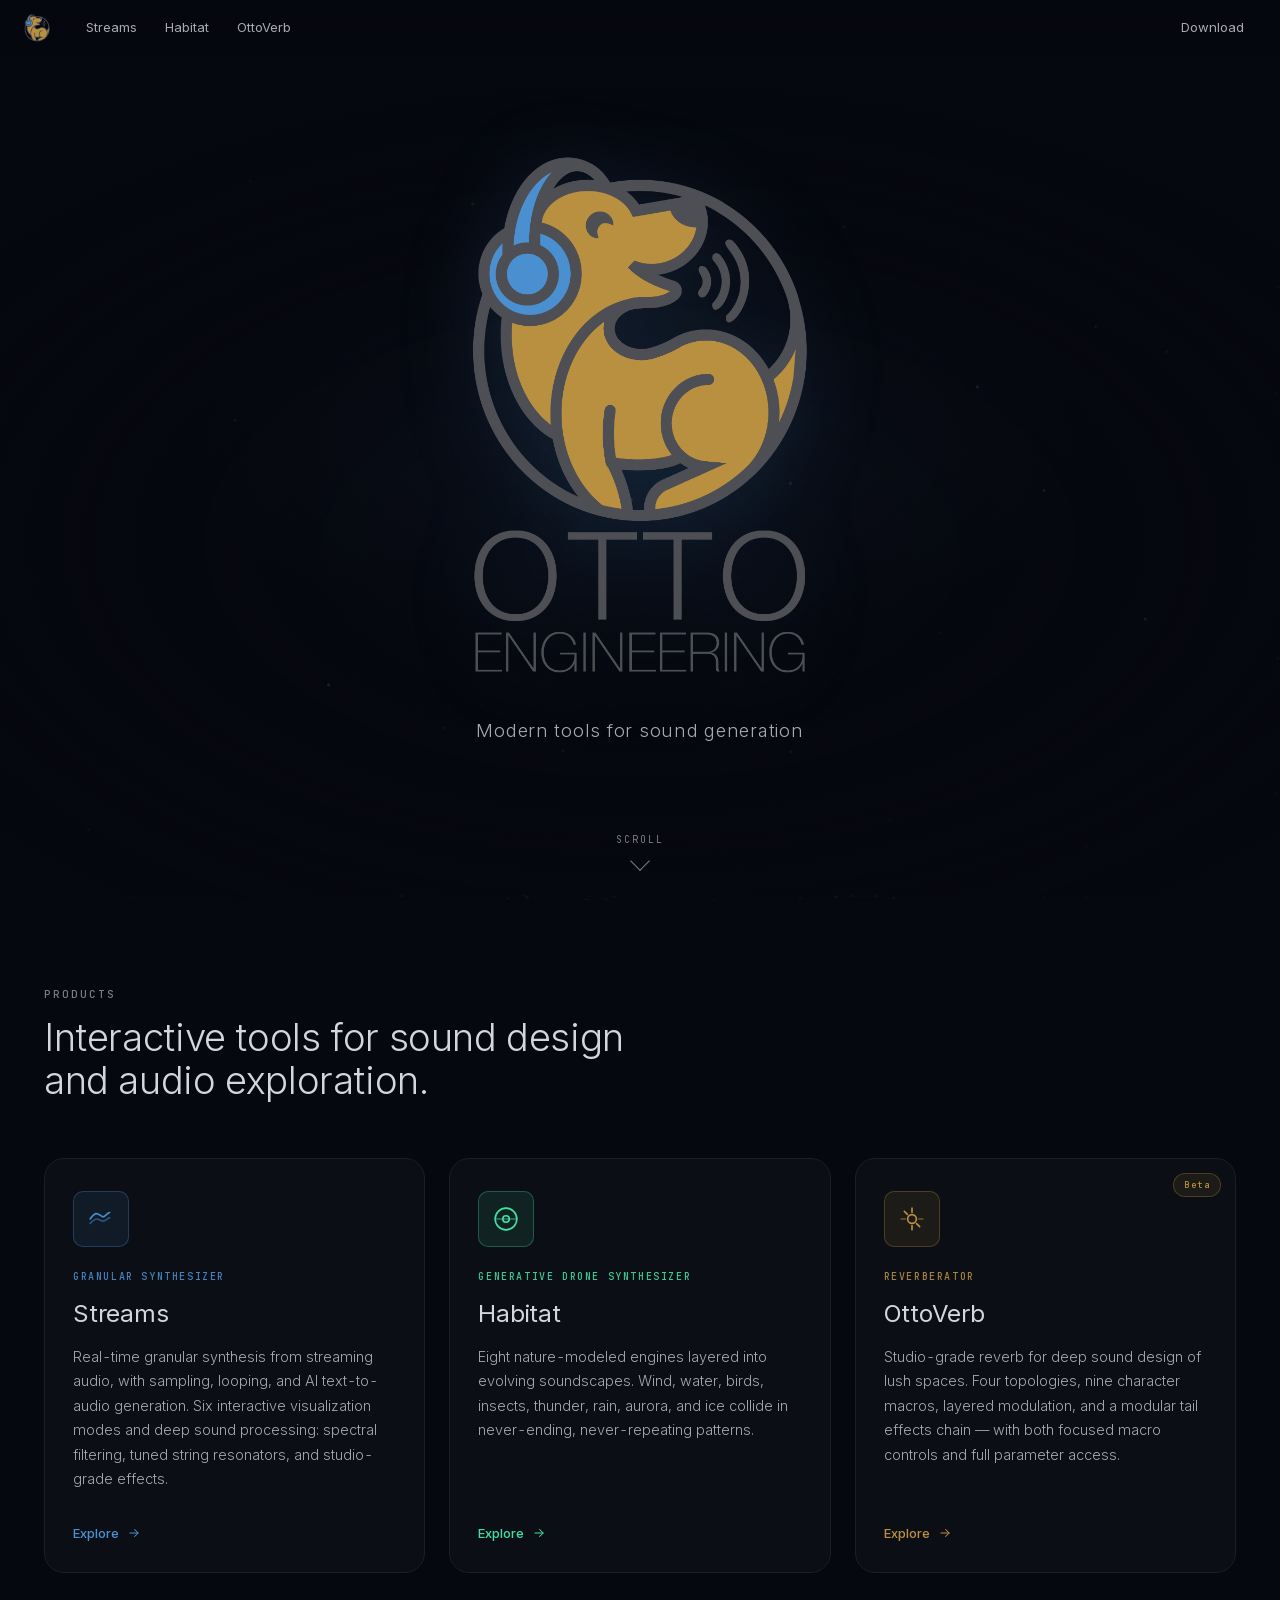
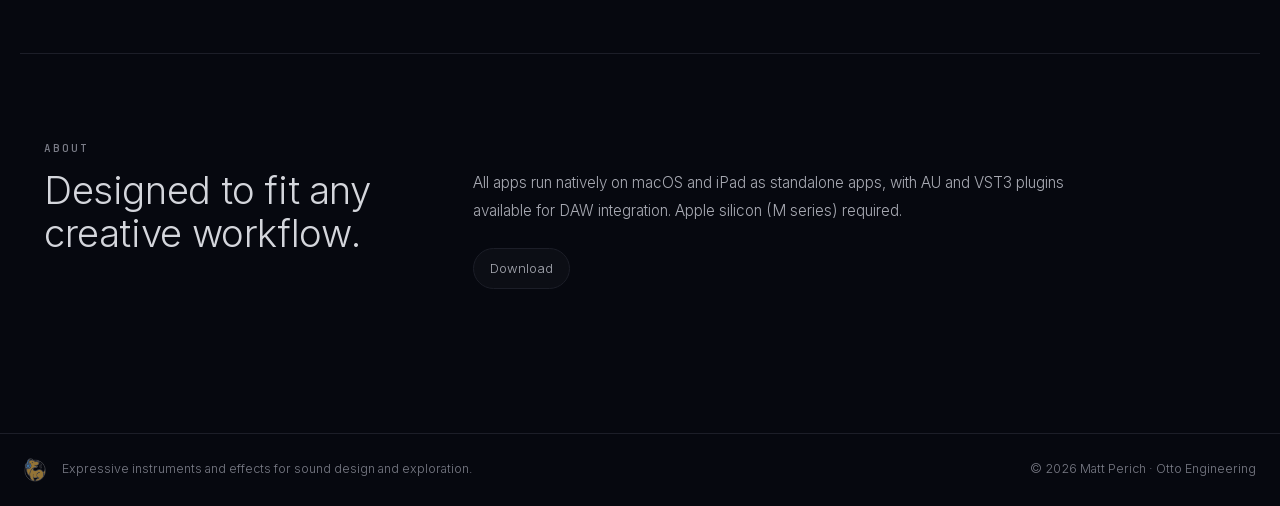
==== commit a8b6d2fe: "Tutorials: suppress step thrash on jump; activate safe-area padding - Add viewport-fit=cover to all " ====
--- a/index.html
+++ b/index.html
@@ -2,7 +2,7 @@
 <html lang="en">
     <head>
         <meta charset="UTF-8" />
-        <meta name="viewport" content="width=device-width, initial-scale=1.0" />
+        <meta name="viewport" content="width=device-width, initial-scale=1.0, viewport-fit=cover" />
         <title>Otto Engineering — Instruments & Effects</title>
         <meta
             name="description"
--- a/shared.v2.css
+++ b/shared.v2.css
@@ -135,7 +135,7 @@
   a:hover { text-decoration: underline; }
 }
 
-:focus { outline: none; }
+:focus:not(:focus-visible) { outline: none; }
 :focus-visible {
   outline: 2px solid var(--border-focus);
   outline-offset: 3px;
@@ -187,7 +187,7 @@
   backdrop-filter: blur(16px) saturate(1.4);
   -webkit-backdrop-filter: blur(16px) saturate(1.4);
   border-bottom: 1px solid transparent;
-  padding: 0 24px;
+  padding: 0 max(24px, env(safe-area-inset-right)) 0 max(24px, env(safe-area-inset-left));
   display: flex;
   align-items: center;
   gap: 24px;
@@ -676,16 +676,23 @@
   transition-delay: 0s;
 }
 
+/* On touch devices we never get :hover, so reveal the pause control
+   at lower opacity by default — taps still work, and the control can
+   be opted out per-page (e.g. streams tutorial hides #vizPause). */
+@media (hover: none) {
+  .canvas-pause {
+    opacity: 0.7;
+    visibility: visible;
+    pointer-events: auto;
+  }
+}
+
 .canvas-pause:hover {
   color: var(--text-strong);
   transform: scale(1.05);
 }
 
 .canvas-pause svg { width: 14px; height: 14px; fill: currentColor; }
-
-/* Off-screen rendering skip was here; removed because Safari briefly paints
-   the intrinsic-size placeholder as a white box on cold load. */
-.cv-auto { /* intentionally empty — class retained so HTML markup still matches */ }
 
 /* ── Reduced motion ──────────────────────────────────────── */
 
@@ -735,9 +742,22 @@
   body.has-subnav main > section:first-of-type { scroll-margin-top: 92px; }
 }
 
+/* Narrow phones: footer brand+copy crams horribly on a single row. Stack. */
+@media (max-width: 600px) {
+  .site-footer .footer-inner {
+    flex-direction: column;
+    align-items: flex-start;
+    gap: var(--space-3);
+  }
+  .site-footer .footer-copy { text-align: left; }
+}
+
 @media (max-width: 480px) {
   section { padding: var(--space-12) var(--space-4); }
-  .site-nav { gap: 8px; padding: 0 12px; }
+  .site-nav {
+    gap: 8px;
+    padding: 0 max(12px, env(safe-area-inset-right)) 0 max(12px, env(safe-area-inset-left));
+  }
   .site-nav .nav-links {
     overflow-x: auto;
     scrollbar-width: none;
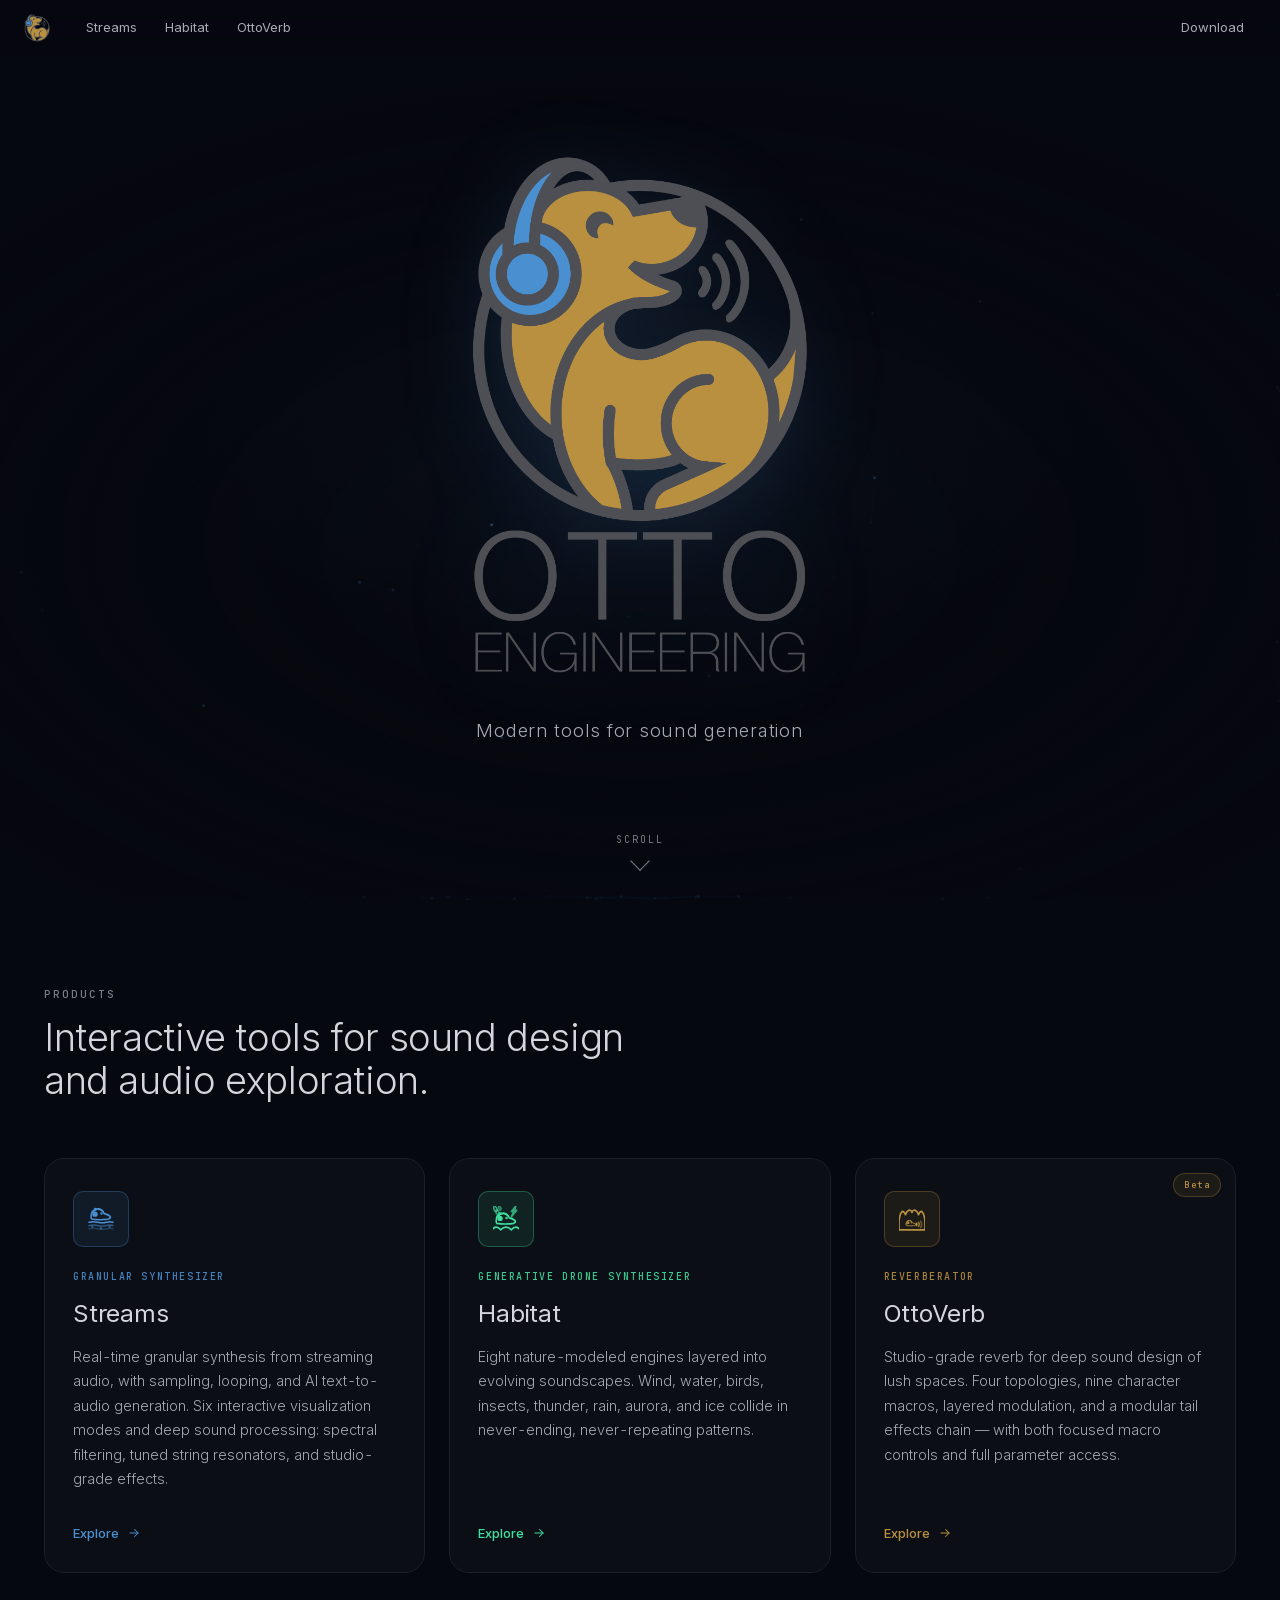
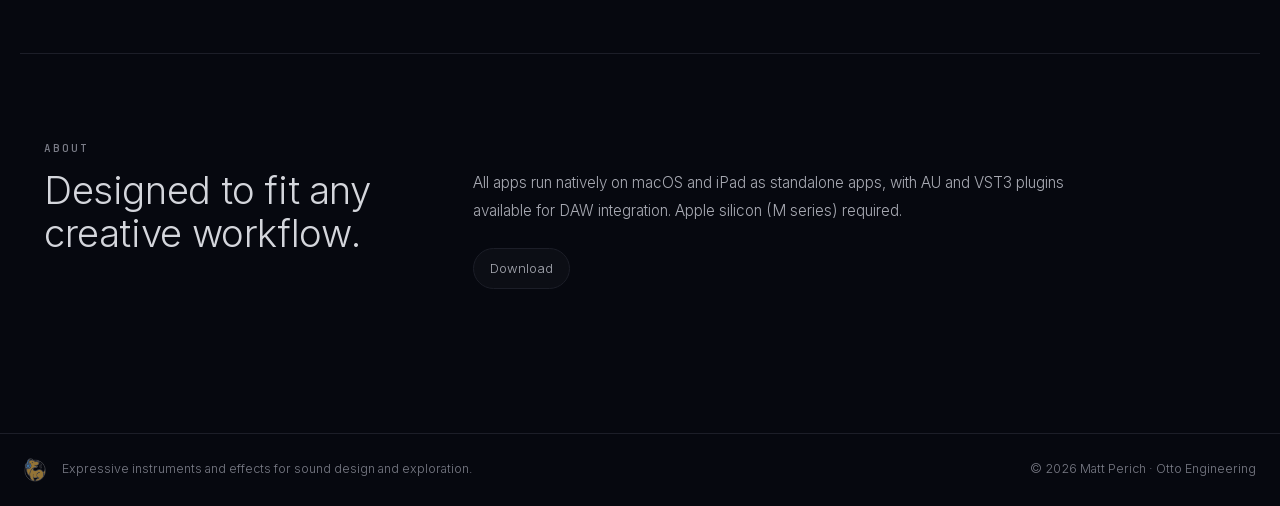
==== commit 475cb6c9: "App icons: replace generic glyphs with dog-in-scene marks Each app card and download tile now uses a" ====
--- a/index.html
+++ b/index.html
@@ -526,12 +526,19 @@
                                 stroke="currentColor"
                                 stroke-width="1.5"
                                 stroke-linecap="round"
+                                stroke-linejoin="round"
                             >
-                                <path d="M2 12c2-3 4-5 6-5s4 3 6 3 4-4 6-4" />
-                                <path
-                                    d="M2 16c2-2 4-4 6-4s4 2 6 2 4-3 6-3"
-                                    opacity="0.5"
-                                />
+                                <path d="M3 9 Q3 4 8 3 Q13 2.5 15 7 Q18 7.5 20.5 9.5 Q21 11.5 19 12 Q15.5 12.5 14 12.5 Q9 13 3.5 12 Q2.5 11 3 9 Z" />
+                                <path d="M4 5.5 Q10 0 14 5" />
+                                <path d="M6 4 Q5.5 1.5 8 3" />
+                                <circle cx="6.5" cy="7.5" r="1.7" fill="currentColor" />
+                                <circle cx="12.5" cy="7" r="0.4" fill="currentColor" />
+                                <path d="M1 15 Q5 14 9 15 Q13 16 17 15 Q21 14 23 15" />
+                                <path d="M1 18 Q5 17 9 18 Q13 19 17 18 Q21 17 23 18" opacity="0.5" />
+                                <path d="M1 21 Q5 20 9 21 Q13 22 17 21 Q21 20 23 21" opacity="0.3" />
+                                <circle cx="4" cy="19" r="0.4" fill="currentColor" opacity="0.55" />
+                                <circle cx="12" cy="20.5" r="0.4" fill="currentColor" opacity="0.55" />
+                                <circle cx="20" cy="19" r="0.4" fill="currentColor" opacity="0.55" />
                             </svg>
                         </div>
                         <div class="app-type">Granular Synthesizer</div>
@@ -570,11 +577,20 @@
                                 stroke="currentColor"
                                 stroke-width="1.5"
                                 stroke-linecap="round"
+                                stroke-linejoin="round"
                             >
-                                <circle cx="12" cy="12" r="3" />
-                                <path d="M12 2a10 10 0 0 1 0 20" />
-                                <path d="M12 2a10 10 0 0 0 0 20" />
-                                <path d="M2 12h20" opacity="0.5" />
+                                <path d="M2 5 Q0 3 1 0 Q4 1 4 4 Q3 5 2 5 Z" opacity="0.65" />
+                                <path d="M6.5 4 Q4.5 2 5.5 0 Q7.5 1 7.5 3 Q7 4 6.5 4 Z" opacity="0.55" />
+                                <path d="M4 8 Q2 6 3 3.5 Q5.5 4.5 5.5 6.5 Q4.5 8 4 8 Z" opacity="0.6" />
+                                <path d="M21 0 L17 5 L19 5 L17 10 L22 4 L20 4 Z" fill="currentColor" opacity="0.7" />
+                                <g transform="translate(0 4)">
+                                    <path d="M3 9 Q3 4 8 3 Q13 2.5 15 7 Q18 7.5 20.5 9.5 Q21 11.5 19 12 Q15.5 12.5 14 12.5 Q9 13 3.5 12 Q2.5 11 3 9 Z" />
+                                    <path d="M4 5.5 Q10 0 14 5" />
+                                    <path d="M6 4 Q5.5 1.5 8 3" />
+                                    <circle cx="6.5" cy="7.5" r="1.7" fill="currentColor" />
+                                    <circle cx="12.5" cy="7" r="0.4" fill="currentColor" />
+                                </g>
+                                <path d="M-1 22 Q3 17 7 22 Q12 17 17 22 Q21 17 25 22" />
                             </svg>
                         </div>
                         <div class="app-type">Generative Drone Synthesizer</div>
@@ -613,13 +629,20 @@
                                 stroke="currentColor"
                                 stroke-width="1.5"
                                 stroke-linecap="round"
+                                stroke-linejoin="round"
                             >
-                                <path d="M12 2v4M12 18v4" />
-                                <path
-                                    d="M4.93 4.93l2.83 2.83M16.24 16.24l2.83 2.83"
-                                />
-                                <path d="M2 12h4M18 12h4" opacity="0.5" />
-                                <circle cx="12" cy="12" r="4" />
+                                <path d="M0 22 L0 16 Q0 8 3 5 Q5 5 6 8 Q7 5 9 4 Q11 3 12 6 Q13 3 15 4 Q17 5 18 8 Q19 5 21 5 Q24 8 24 16 L24 22" />
+                                <path d="M0 22 L24 22" />
+                                <g transform="translate(5 12) scale(0.5)">
+                                    <path d="M3 9 Q3 4 8 3 Q13 2.5 15 7 Q18 7.5 20.5 9.5 Q21 11.5 19 12 Q15.5 12.5 14 12.5 Q9 13 3.5 12 Q2.5 11 3 9 Z" />
+                                    <path d="M4 5.5 Q10 0 14 5" />
+                                    <path d="M6 4 Q5.5 1.5 8 3" />
+                                    <circle cx="6.5" cy="7.5" r="1.7" fill="currentColor" />
+                                    <circle cx="12.5" cy="7" r="0.4" fill="currentColor" />
+                                </g>
+                                <path d="M16 16 Q17 17 16 18" />
+                                <path d="M18 15 Q19.5 17 18 19" opacity="0.7" />
+                                <path d="M20 14 Q22 17 20 20" opacity="0.45" />
                             </svg>
                         </div>
                         <div class="app-type">Reverberator</div>
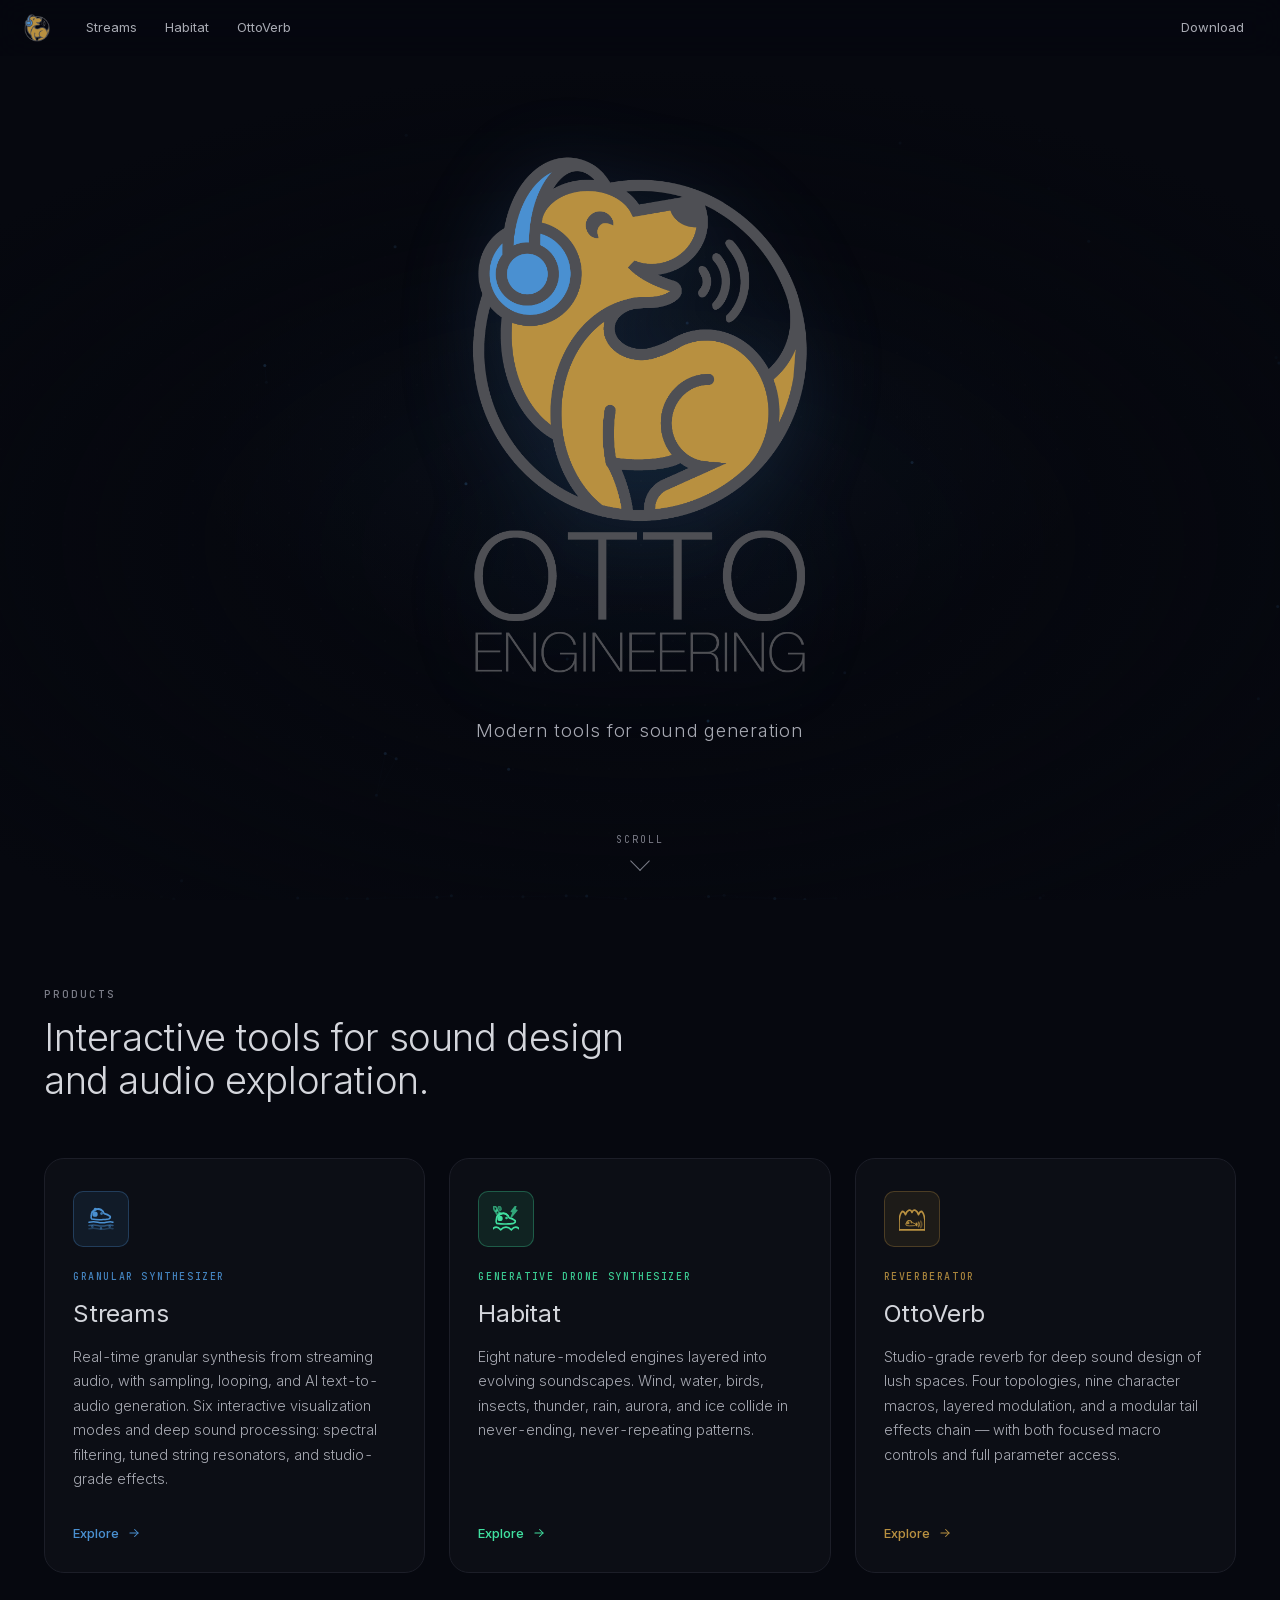
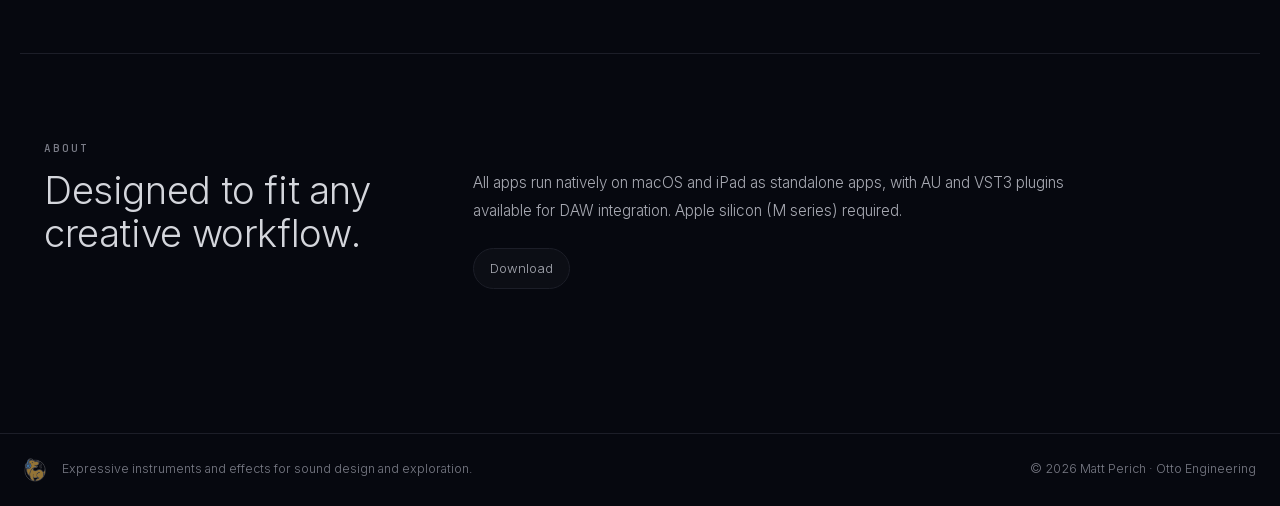
==== commit 93f03d8b: "Remove Beta badge from OttoVerb card and New badge from Motion Loops Co-Authored-By: Claude Opus 4.7" ====
--- a/index.html
+++ b/index.html
@@ -619,7 +619,6 @@
                     </a>
 
                     <a class="app-card ottoverb" href="ottoverb.html">
-                        <span class="soon-badge">Beta</span>
                         <div class="app-icon" aria-hidden="true">
                             <svg
                                 width="26"
